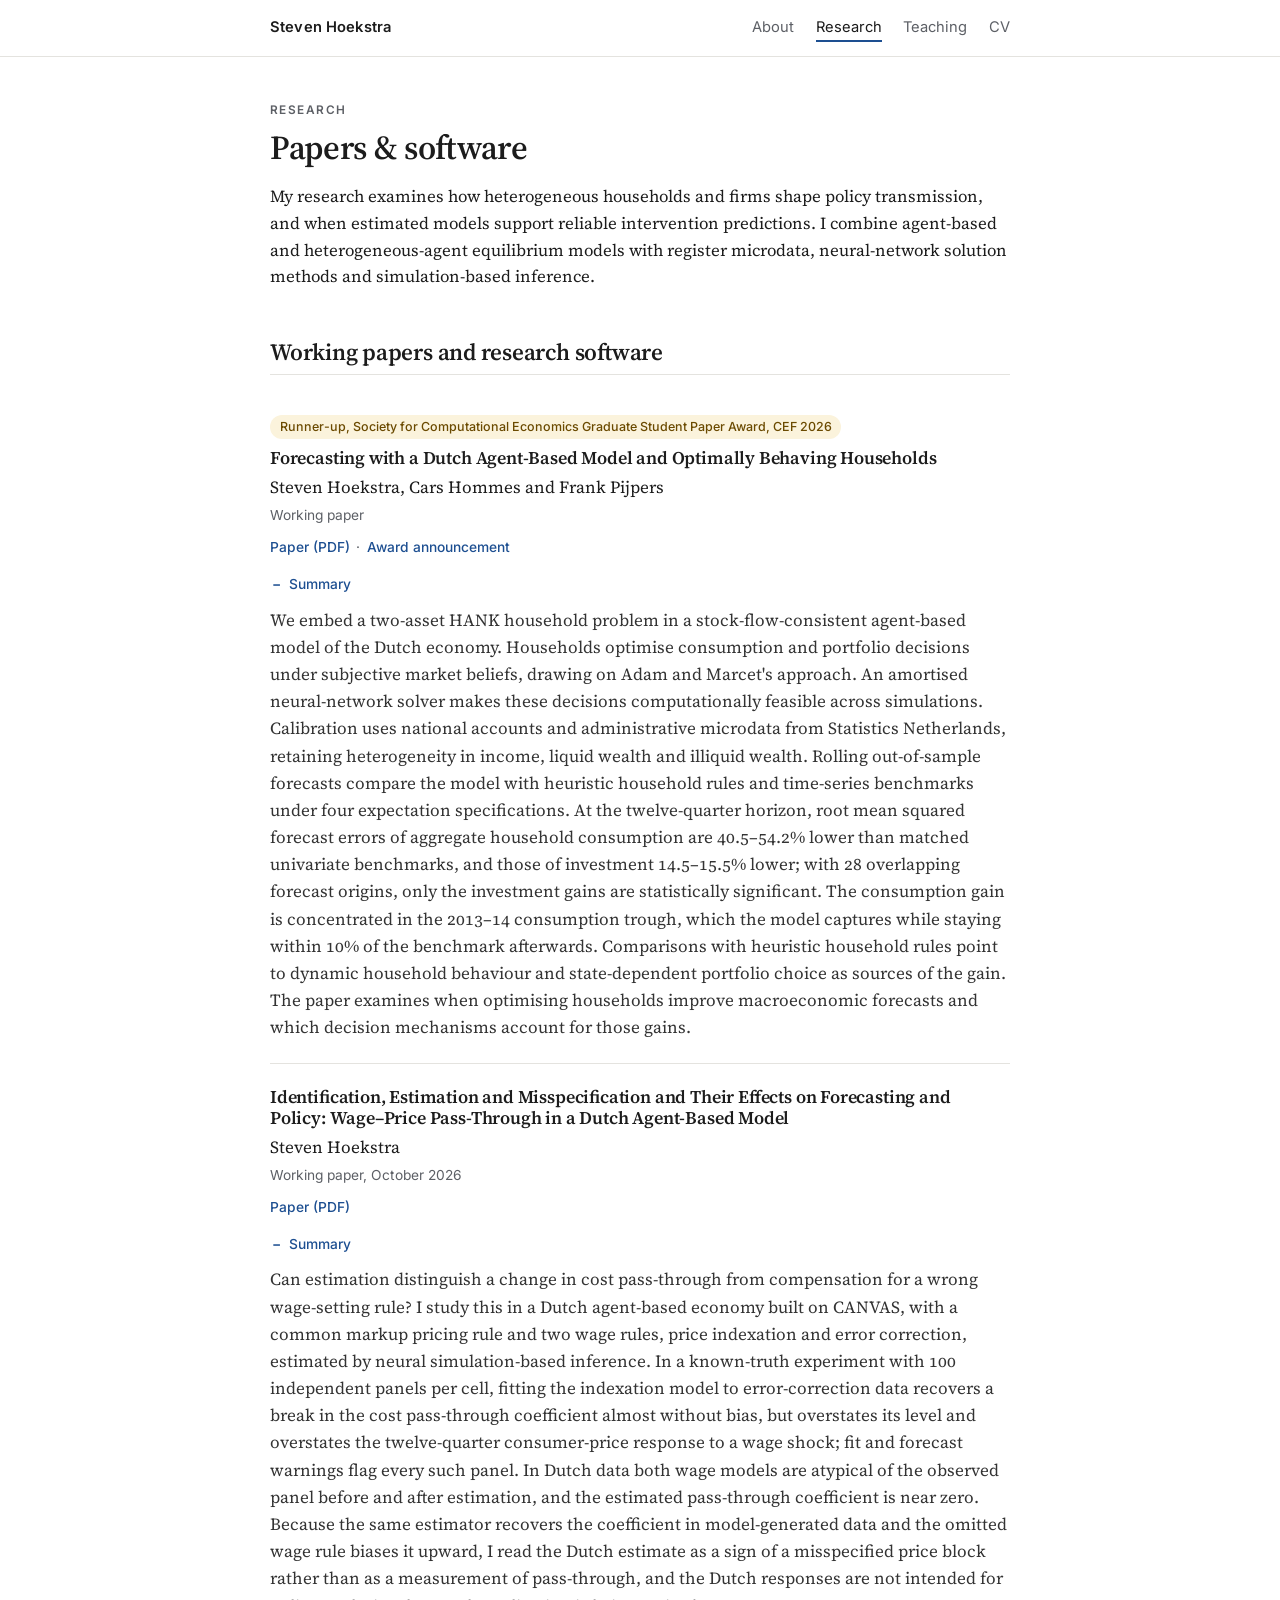
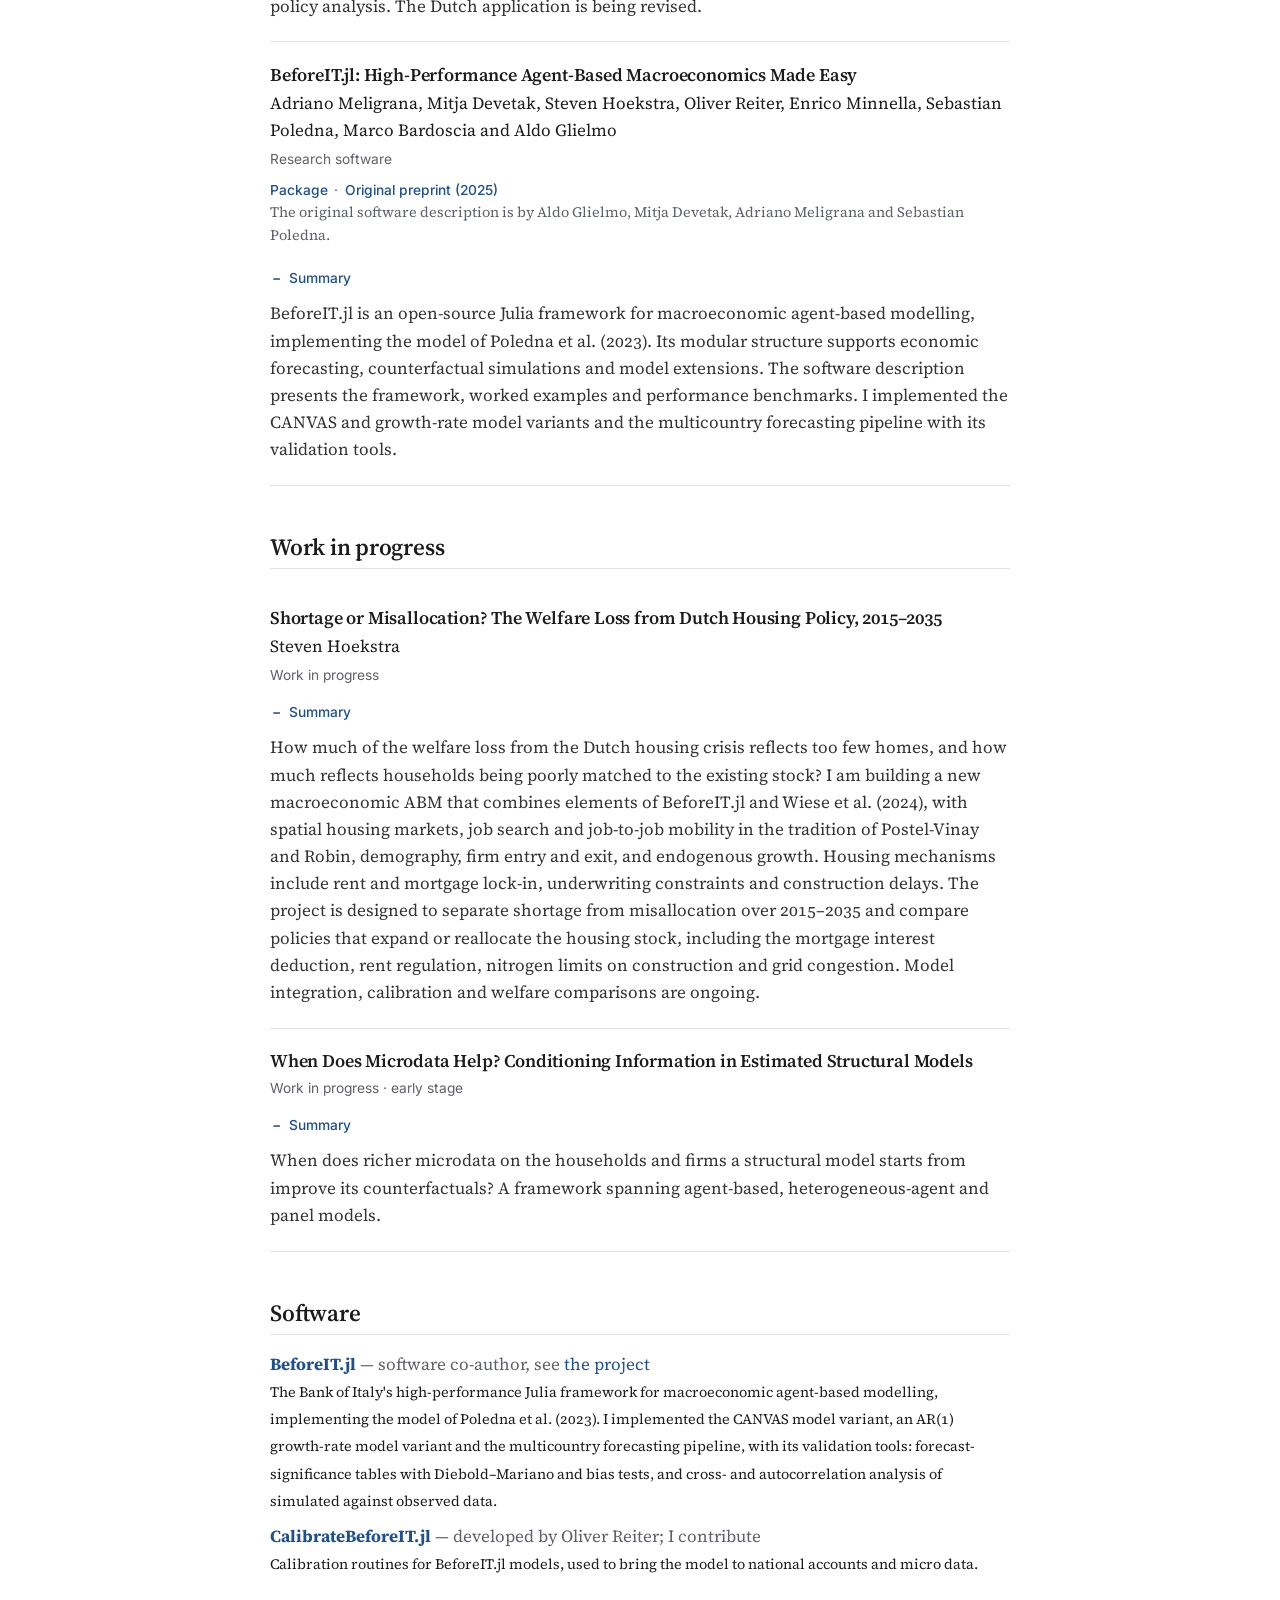
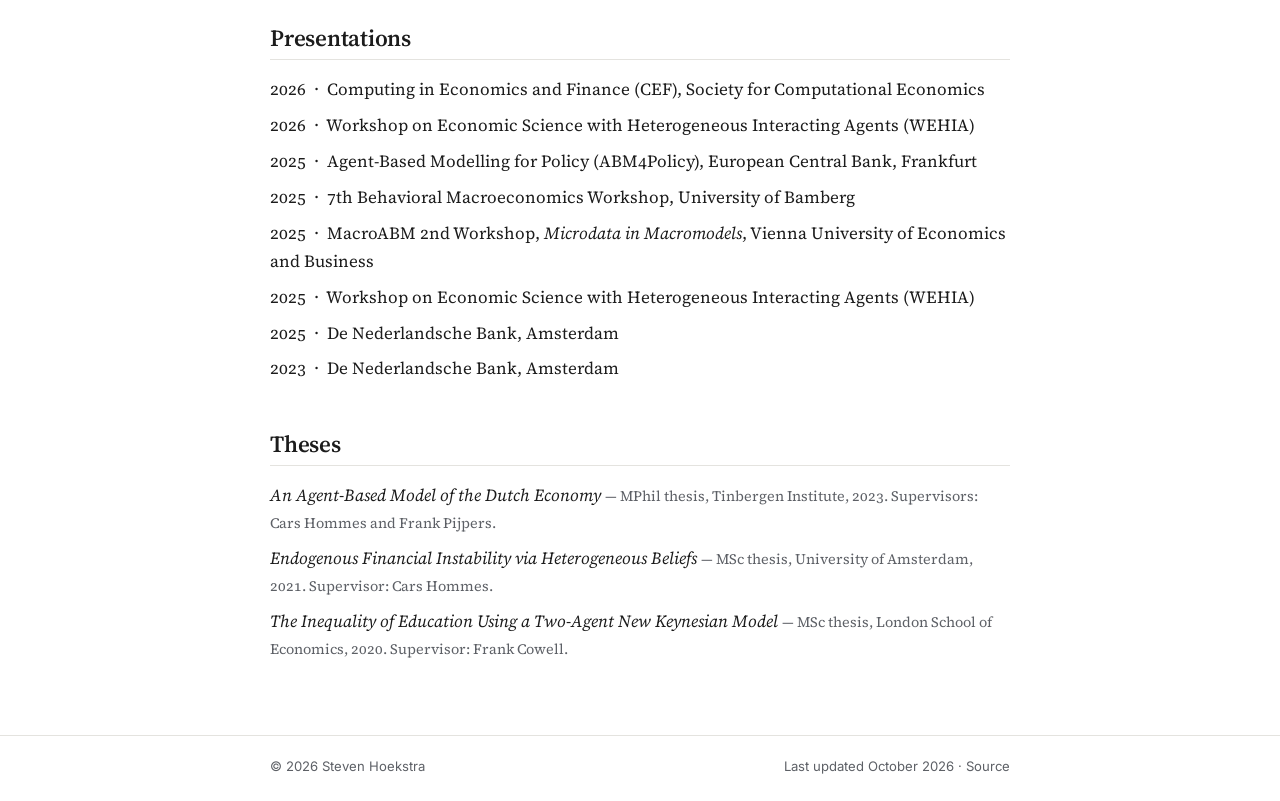
==== research.html @ d1af8972 "Remove research programme section" ====
<!DOCTYPE html>
<html lang="en">
<head>
  <meta charset="utf-8">
  <meta name="viewport" content="width=device-width, initial-scale=1">
  <title>Research — Steven Hoekstra</title>
  <meta name="description" content="Research by Steven Hoekstra: job market paper, work in progress, software and presentations on agent-based and heterogeneous-agent macroeconomic modelling.">
  <link rel="canonical" href="https://sghoekstra.github.io/research.html">
  <link rel="icon" href="assets/img/favicon.svg" type="image/svg+xml">
  <link rel="preconnect" href="https://fonts.googleapis.com">
  <link rel="preconnect" href="https://fonts.gstatic.com" crossorigin>
  <link href="https://fonts.googleapis.com/css2?family=Inter:wght@400;500;600&family=Source+Serif+4:ital,opsz,wght@0,8..60,400;0,8..60,600;1,8..60,400&display=swap" rel="stylesheet">
  <link rel="stylesheet" href="assets/css/style.css">
</head>
<body>

<header class="site-header">
  <div class="wrap">
    <a class="brand" href="index.html">Steven Hoekstra</a>
    <nav aria-label="Main">
      <ul class="nav">
        <li><a href="index.html">About</a></li>
        <li><a href="research.html" aria-current="page">Research</a></li>
        <li><a href="teaching.html">Teaching</a></li>
        <li><a href="cv/Steven_Hoekstra_CV.pdf">CV</a></li>
      </ul>
    </nav>
  </div>
</header>

<main>
  <div class="wrap">

    <p class="eyebrow">Research</p>
    <h1>Papers &amp; software</h1>
    <p class="lede">My research examines how heterogeneous households and firms shape policy transmission, and when estimated models support reliable intervention predictions. I combine agent-based and heterogeneous-agent equilibrium models with register microdata, neural-network solution methods and simulation-based inference.</p>

    <h2 id="working-papers">Working papers and research software</h2>
    <article class="paper" id="ocm">
      <span class="award">Runner-up, Society for Computational Economics Graduate Student Paper Award, CEF 2026</span>
      <h3>Forecasting with a Dutch Agent-Based Model and Optimally Behaving Households</h3>
      <p class="authors">Steven Hoekstra, Cars Hommes and Frank Pijpers</p>
      <p class="meta">Working paper</p>
      <ul class="links">
        <li><a href="papers/forecasting-dutch-abm.pdf">Paper (PDF)</a></li>
        <li><a href="https://comp-econ.com/cef-2026-student-paper/">Award announcement</a></li>
      </ul>
      <details class="abstract" open>
        <summary>Summary</summary>
        <p>We embed a two-asset HANK household problem in a stock-flow-consistent agent-based model of the Dutch economy. Households optimise consumption and portfolio decisions under subjective market beliefs, drawing on Adam and Marcet's approach. An amortised neural-network solver makes these decisions computationally feasible across simulations. Calibration uses national accounts and administrative microdata from Statistics Netherlands, retaining heterogeneity in income, liquid wealth and illiquid wealth. Rolling out-of-sample forecasts compare the model with heuristic household rules and time-series benchmarks under four expectation specifications. At the twelve-quarter horizon, root mean squared forecast errors of aggregate household consumption are 40.5–54.2% lower than matched univariate benchmarks, and those of investment 14.5–15.5% lower; with 28 overlapping forecast origins, only the investment gains are statistically significant. The consumption gain is concentrated in the 2013–14 consumption trough, which the model captures while staying within 10% of the benchmark afterwards. Comparisons with heuristic household rules point to dynamic household behaviour and state-dependent portfolio choice as sources of the gain. The paper examines when optimising households improve macroeconomic forecasts and which decision mechanisms account for those gains.</p>
      </details>
    </article>

    <article class="paper" id="wage-price">
      <h3>Identification, Estimation and Misspecification and Their Effects on Forecasting and Policy: Wage–Price Pass-Through in a Dutch Agent-Based Model</h3>
      <p class="authors">Steven Hoekstra</p>
      <p class="meta">Working paper, October 2026</p>
      <ul class="links">
        <li><a href="papers/wage-price-pass-through-dutch-abm.pdf">Paper (PDF)</a></li>
      </ul>
      <details class="abstract" open>
        <summary>Summary</summary>
        <p>Can estimation distinguish a change in cost pass-through from compensation for a wrong wage-setting rule? I study this in a Dutch agent-based economy built on CANVAS, with a common markup pricing rule and two wage rules, price indexation and error correction, estimated by neural simulation-based inference. In a known-truth experiment with 100 independent panels per cell, fitting the indexation model to error-correction data recovers a break in the cost pass-through coefficient almost without bias, but overstates its level and overstates the twelve-quarter consumer-price response to a wage shock; fit and forecast warnings flag every such panel. In Dutch data both wage models are atypical of the observed panel before and after estimation, and the estimated pass-through coefficient is near zero. Because the same estimator recovers the coefficient in model-generated data and the omitted wage rule biases it upward, I read the Dutch estimate as a sign of a misspecified price block rather than as a measurement of pass-through, and the Dutch responses are not intended for policy analysis. The Dutch application is being revised.</p>
      </details>
    </article>

    <article class="paper" id="beforeit">
      <h3>BeforeIT.jl: High-Performance Agent-Based Macroeconomics Made Easy</h3>
      <p class="authors">Adriano Meligrana, Mitja Devetak, Steven Hoekstra, Oliver Reiter, Enrico Minnella, Sebastian Poledna, Marco Bardoscia and Aldo Glielmo</p>
      <p class="meta">Research software</p>
      <ul class="links">
        <li><a href="https://github.com/bancaditalia/BeforeIT.jl">Package</a></li>
        <li><a href="https://arxiv.org/abs/2502.13267">Original preprint (2025)</a></li>
      </ul>
      <p class="small muted">The original software description is by Aldo Glielmo, Mitja Devetak, Adriano Meligrana and Sebastian Poledna.</p>
      <details class="abstract" open>
        <summary>Summary</summary>
        <p>BeforeIT.jl is an open-source Julia framework for macroeconomic agent-based modelling, implementing the model of Poledna et al. (2023). Its modular structure supports economic forecasting, counterfactual simulations and model extensions. The software description presents the framework, worked examples and performance benchmarks. I implemented the CANVAS and growth-rate model variants and the multicountry forecasting pipeline with its validation tools.</p>
      </details>
    </article>

    <h2 id="work-in-progress">Work in progress</h2>
    <article class="paper" id="housing">
      <h3>Shortage or Misallocation? The Welfare Loss from Dutch Housing Policy, 2015–2035</h3>
      <p class="authors">Steven Hoekstra</p>
      <p class="meta">Work in progress</p>
      <details class="abstract" open>
        <summary>Summary</summary>
        <p>How much of the welfare loss from the Dutch housing crisis reflects too few homes, and how much reflects households being poorly matched to the existing stock? I am building a new macroeconomic ABM that combines elements of BeforeIT.jl and Wiese et al. (2024), with spatial housing markets, job search and job-to-job mobility in the tradition of Postel-Vinay and Robin, demography, firm entry and exit, and endogenous growth. Housing mechanisms include rent and mortgage lock-in, underwriting constraints and construction delays. The project is designed to separate shortage from misallocation over 2015–2035 and compare policies that expand or reallocate the housing stock, including the mortgage interest deduction, rent regulation, nitrogen limits on construction and grid congestion. Model integration, calibration and welfare comparisons are ongoing.</p>
      </details>
    </article>
    <article class="paper" id="microdata">
      <h3>When Does Microdata Help? Conditioning Information in Estimated Structural Models</h3>
      <p class="meta">Work in progress · early stage</p>
      <details class="abstract" open>
        <summary>Summary</summary>
        <p>When does richer microdata on the households and firms a structural model starts from improve its counterfactuals? A framework spanning agent-based, heterogeneous-agent and panel models.</p>
      </details>
    </article>


    <h2>Software</h2>
    <ul class="clean">
      <li>
        <strong><a href="https://github.com/bancaditalia/BeforeIT.jl">BeforeIT.jl</a></strong> <span class="muted">— software co-author, see <a href="#beforeit">the project</a></span><br>
        <span class="small">The Bank of Italy's high-performance Julia framework for macroeconomic agent-based modelling, implementing the model of Poledna et al. (2023). I implemented the CANVAS model variant, an AR(1) growth-rate model variant and the multicountry forecasting pipeline, with its validation tools: forecast-significance tables with Diebold–Mariano and bias tests, and cross- and autocorrelation analysis of simulated against observed data.</span>
      </li>
      <li>
        <strong><a href="https://github.com/ViennaInstitute/CalibrateBeforeIT.jl">CalibrateBeforeIT.jl</a></strong> <span class="muted">— developed by Oliver Reiter; I contribute</span><br>
        <span class="small">Calibration routines for BeforeIT.jl models, used to bring the model to national accounts and micro data.</span>
      </li>
    </ul>

    <h2>Presentations</h2>
    <ul class="clean">
      <li>2026 &nbsp;·&nbsp; Computing in Economics and Finance (CEF), Society for Computational Economics</li>
      <li>2026 &nbsp;·&nbsp; Workshop on Economic Science with Heterogeneous Interacting Agents (WEHIA)</li>
      <li>2025 &nbsp;·&nbsp; Agent-Based Modelling for Policy (ABM4Policy), European Central Bank, Frankfurt</li>
      <li>2025 &nbsp;·&nbsp; 7th Behavioral Macroeconomics Workshop, University of Bamberg</li>
      <li>2025 &nbsp;·&nbsp; MacroABM 2nd Workshop, <em>Microdata in Macromodels</em>, Vienna University of Economics and Business</li>
      <li>2025 &nbsp;·&nbsp; Workshop on Economic Science with Heterogeneous Interacting Agents (WEHIA)</li>
      <li>2025 &nbsp;·&nbsp; De Nederlandsche Bank, Amsterdam</li>
      <li>2023 &nbsp;·&nbsp; De Nederlandsche Bank, Amsterdam</li>
    </ul>

    <h2>Theses</h2>
    <ul class="clean">
      <li><em>An Agent-Based Model of the Dutch Economy</em> <span class="small muted">— MPhil thesis, Tinbergen Institute, 2023. Supervisors: Cars Hommes and Frank Pijpers.</span></li>
      <li><em>Endogenous Financial Instability via Heterogeneous Beliefs</em> <span class="small muted">— MSc thesis, University of Amsterdam, 2021. Supervisor: Cars Hommes.</span></li>
      <li><em>The Inequality of Education Using a Two-Agent New Keynesian Model</em> <span class="small muted">— MSc thesis, London School of Economics, 2020. Supervisor: Frank Cowell.</span></li>
    </ul>

  </div>
</main>

<footer class="site-footer">
  <div class="wrap">
    <span>© 2026 Steven Hoekstra</span>
    <span>Last updated October 2026 · <a href="https://github.com/SGHoekstra/SGHoekstra.github.io">Source</a></span>
  </div>
</footer>

</body>
</html>
---- assets/css/style.css ----
/* ------------------------------------------------------------------
   Steven Hoekstra — academic site
   Plain CSS, no build step. Edit freely.
   ------------------------------------------------------------------ */

:root {
  --bg: #ffffff;
  --bg-soft: #f7f6f3;
  --text: #1c1c1c;
  --muted: #5d6066;
  --line: #e4e3df;
  --accent: #1d4f91;
  --accent-soft: #eef3fa;
  --serif: "Source Serif 4", "Iowan Old Style", Georgia, "Times New Roman", serif;
  --sans: "Inter", system-ui, -apple-system, "Segoe UI", Helvetica, Arial, sans-serif;
  --maxw: 780px;
}

* { box-sizing: border-box; }

html { -webkit-text-size-adjust: 100%; }

body {
  margin: 0;
  background: var(--bg);
  color: var(--text);
  font-family: var(--serif);
  font-size: 17px;
  line-height: 1.6;
  font-feature-settings: "kern", "liga", "onum";
}

a { color: var(--accent); text-decoration: none; }
a:hover, a:focus-visible { text-decoration: underline; text-underline-offset: 3px; }
a:focus-visible { outline: 2px solid var(--accent); outline-offset: 2px; border-radius: 2px; }

.wrap { max-width: var(--maxw); margin: 0 auto; padding: 0 1.25rem; }

/* Header / nav ------------------------------------------------------ */
.site-header {
  border-bottom: 1px solid var(--line);
  font-family: var(--sans);
  font-size: 0.92rem;
}
.site-header .wrap {
  display: flex; flex-wrap: wrap; align-items: center; justify-content: space-between;
  gap: 0.5rem 1.5rem; padding-top: 1rem; padding-bottom: 1rem;
}
.brand { font-weight: 600; color: var(--text); letter-spacing: 0.01em; }
.brand:hover { text-decoration: none; color: var(--accent); }
.nav { display: flex; flex-wrap: wrap; gap: 0 1.35rem; margin: 0; padding: 0; list-style: none; }
.nav a { color: var(--muted); padding: 0.25rem 0; border-bottom: 2px solid transparent; }
.nav a:hover { color: var(--text); text-decoration: none; }
.nav a[aria-current="page"] { color: var(--text); border-bottom-color: var(--accent); }

/* Typography -------------------------------------------------------- */
h1, h2, h3 { font-family: var(--serif); font-weight: 600; line-height: 1.2; margin: 0; letter-spacing: -0.01em; }
h1 { font-size: 2.1rem; }
h2 { font-size: 1.45rem; margin-top: 3rem; margin-bottom: 1rem; padding-bottom: 0.4rem; border-bottom: 1px solid var(--line); }
h3 { font-size: 1.12rem; }
p { margin: 0 0 1rem; }
.lede { font-size: 1.05rem; }
h1 + .lede { margin-top: 1rem; }
.muted { color: var(--muted); }
.small { font-size: 0.9rem; }
.sans { font-family: var(--sans); }
.eyebrow {
  font-family: var(--sans); font-size: 0.74rem; font-weight: 600; letter-spacing: 0.12em;
  text-transform: uppercase; color: var(--muted); margin: 0 0 0.5rem;
}

main { padding: 2.75rem 0 4rem; }

/* Hero -------------------------------------------------------------- */
.hero { display: grid; grid-template-columns: 168px 1fr; gap: 2rem; align-items: start; }
.hero .portrait {
  width: 168px; height: 210px; object-fit: cover; border-radius: 6px;
  border: 1px solid var(--line); background: var(--bg-soft); display: block;
}
.hero .title { font-family: var(--sans); color: var(--muted); font-size: 0.98rem; margin: 0.5rem 0 1.25rem; line-height: 1.5; }
.hero .contact { font-family: var(--sans); font-size: 0.9rem; margin: 0; padding: 0; list-style: none; display: flex; flex-wrap: wrap; gap: 0.35rem 1.25rem; }

/* Notice / callout -------------------------------------------------- */
.notice {
  margin: 2rem 0 0; padding: 1rem 1.2rem; background: var(--accent-soft);
  border-left: 3px solid var(--accent); border-radius: 0 6px 6px 0;
}
.notice p { margin: 0; }
.notice p + p { margin-top: 0.5rem; }

/* Papers ------------------------------------------------------------ */
.paper { padding: 1.35rem 0; border-bottom: 1px solid var(--line); }
.paper:last-child { border-bottom: 0; }
.paper h3 { margin-bottom: 0.3rem; }
.paper .authors { margin: 0 0 0.2rem; }
.paper .meta { font-family: var(--sans); font-size: 0.86rem; color: var(--muted); margin: 0 0 0.6rem; }
.paper .meta em { font-style: normal; color: var(--text); }
.links { font-family: var(--sans); font-size: 0.86rem; margin: 0; padding: 0; list-style: none; display: flex; flex-wrap: wrap; gap: 0.3rem 0.4rem; }
.links li + li::before { content: "·"; color: var(--muted); margin-right: 0.4rem; }
.links a { font-weight: 500; }

details.abstract { margin-top: 0.75rem; }
details.abstract summary {
  cursor: pointer; font-family: var(--sans); font-size: 0.86rem; font-weight: 500; color: var(--accent);
  list-style: none; display: inline-flex; align-items: center; gap: 0.35rem;
}
details.abstract summary::-webkit-details-marker { display: none; }
details.abstract summary::before { content: "+"; display: inline-block; width: 1em; text-align: center; font-weight: 600; }
details.abstract[open] summary::before { content: "−"; }
details.abstract p { margin: 0.6rem 0 0; color: #333; }

.award {
  display: inline-block; font-family: var(--sans); font-size: 0.78rem; font-weight: 500;
  color: #6b4a00; background: #fbf3dc; border-radius: 999px; padding: 0.15rem 0.6rem; margin-bottom: 0.5rem;
}

/* Course page -------------------------------------------------------- */
h3 { margin-bottom: 0.45rem; }
h3.sub { margin-top: 1.75rem; }
.course-meta {
  font-family: var(--sans); font-size: 0.86rem; color: var(--muted); margin: 0 0 1rem;
}
pre.shell {
  overflow-x: auto; background: var(--bg-soft); border: 1px solid var(--line);
  border-radius: 6px; padding: 0.85rem 1rem; font-size: 0.82rem; margin: 0 0 1rem;
}
pre.shell code { font-family: ui-monospace, SFMono-Regular, Menlo, Consolas, monospace; }
ul.notebooks li { margin-bottom: 0.8rem; }

/* Lists ------------------------------------------------------------- */
ul.clean { list-style: none; padding: 0; margin: 0; }
ul.clean li { margin-bottom: 0.55rem; }
.fields { display: flex; flex-wrap: wrap; gap: 0.45rem; list-style: none; padding: 0; margin: 0; }
.fields li { font-family: var(--sans); font-size: 0.82rem; color: var(--text); background: var(--bg-soft); border: 1px solid var(--line); border-radius: 999px; padding: 0.2rem 0.7rem; }

.refs { display: grid; grid-template-columns: repeat(auto-fill, minmax(210px, 1fr)); gap: 1rem 1.5rem; list-style: none; padding: 0; margin: 0; }
.refs li { font-size: 0.95rem; line-height: 1.45; }
.refs strong { display: block; }
.refs .sans { color: var(--muted); font-size: 0.84rem; }

dl.rows { margin: 0; }
dl.rows div { display: grid; grid-template-columns: 9.5rem 1fr; gap: 0 1rem; padding: 0.6rem 0; border-bottom: 1px solid var(--line); }
dl.rows div:last-child { border-bottom: 0; }
dl.rows dt { font-family: var(--sans); font-size: 0.84rem; color: var(--muted); margin: 0; padding-top: 0.15rem; }
dl.rows dd { margin: 0; }

/* Footer ------------------------------------------------------------ */
.site-footer { border-top: 1px solid var(--line); font-family: var(--sans); font-size: 0.82rem; color: var(--muted); }
.site-footer .wrap { display: flex; flex-wrap: wrap; justify-content: space-between; gap: 0.5rem 1.5rem; padding-top: 1.25rem; padding-bottom: 1.5rem; }
.site-footer a { color: var(--muted); }

/* Responsive -------------------------------------------------------- */
@media (max-width: 620px) {
  body { font-size: 16px; }
  h1 { font-size: 1.75rem; }
  .hero { grid-template-columns: 1fr; gap: 1.25rem; }
  .hero .portrait { width: 132px; height: 165px; }
  dl.rows div { grid-template-columns: 1fr; gap: 0.15rem; }
}

/* Print ------------------------------------------------------------- */
@media print {
  .site-header, .site-footer { display: none; }
  body { font-size: 11pt; }
  a { color: inherit; }
  details.abstract { display: block; }
  details.abstract summary { display: none; }
  details.abstract p { display: block; }
}
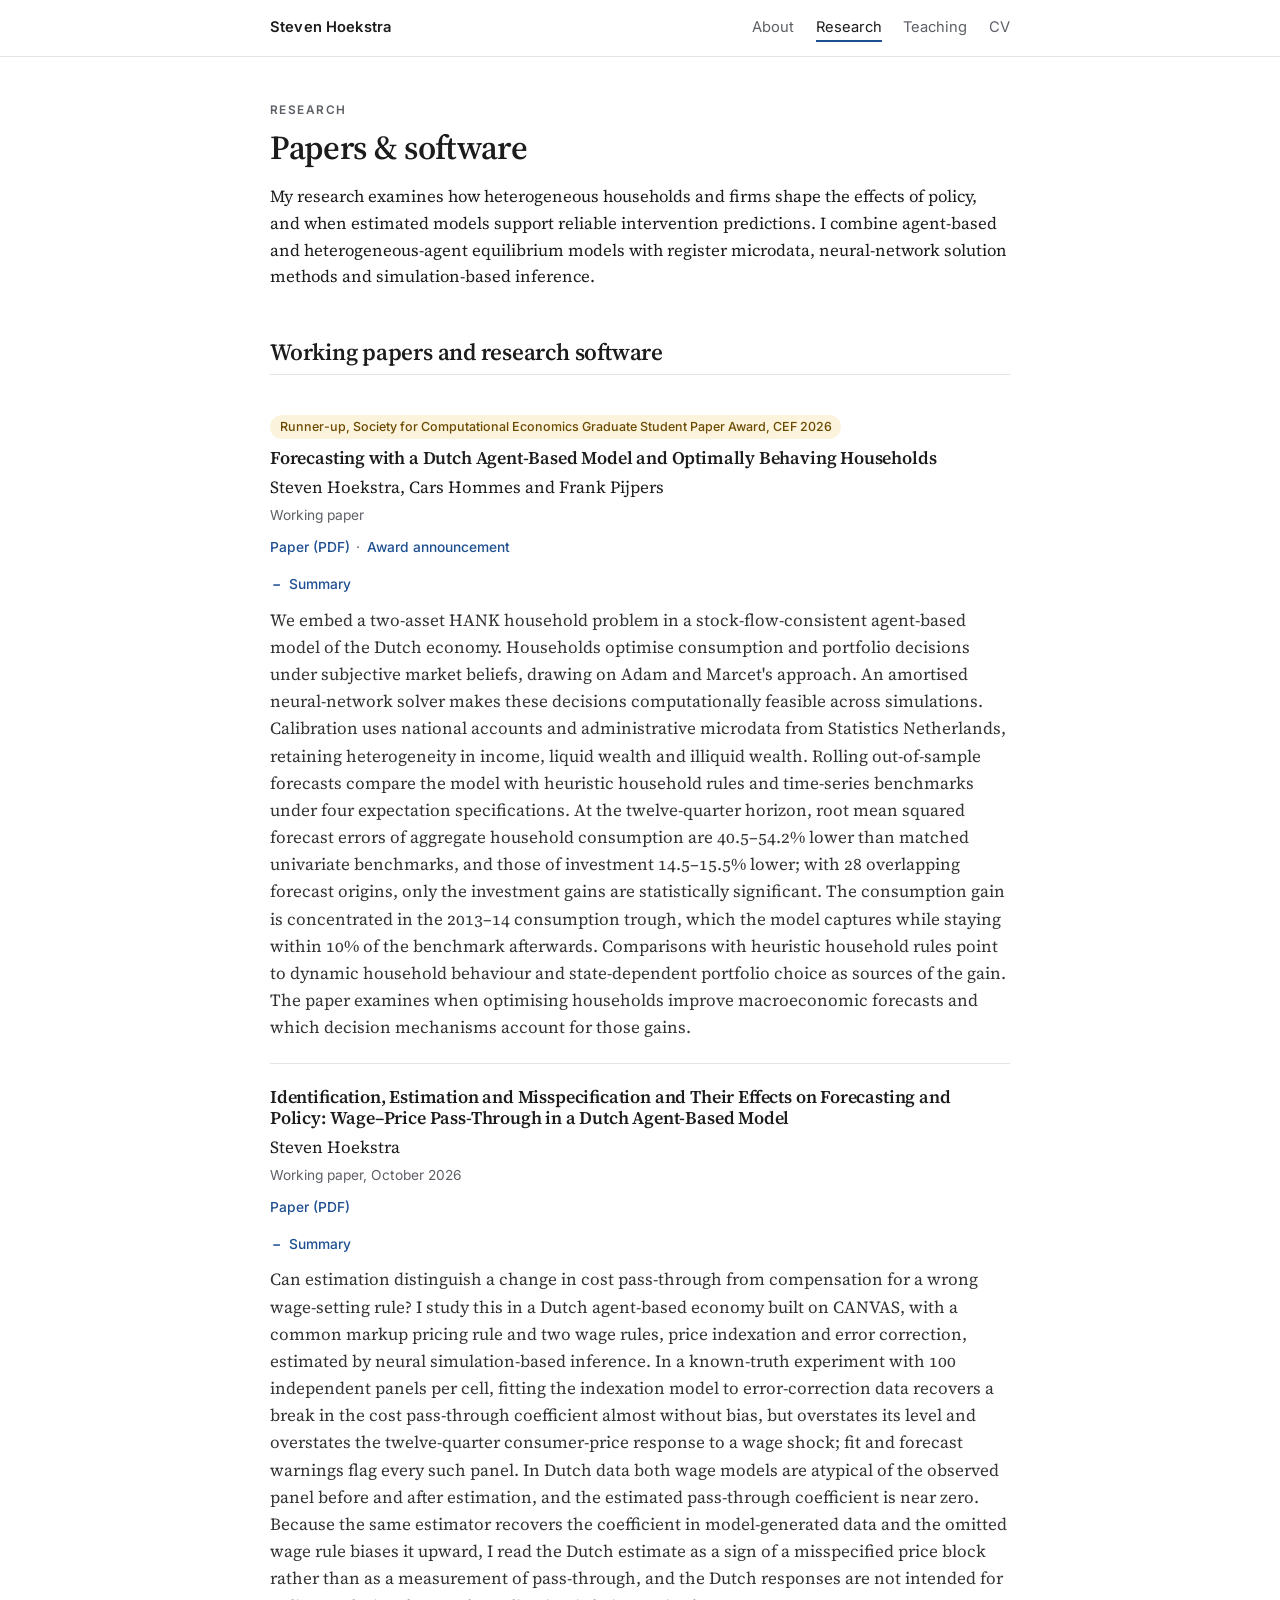
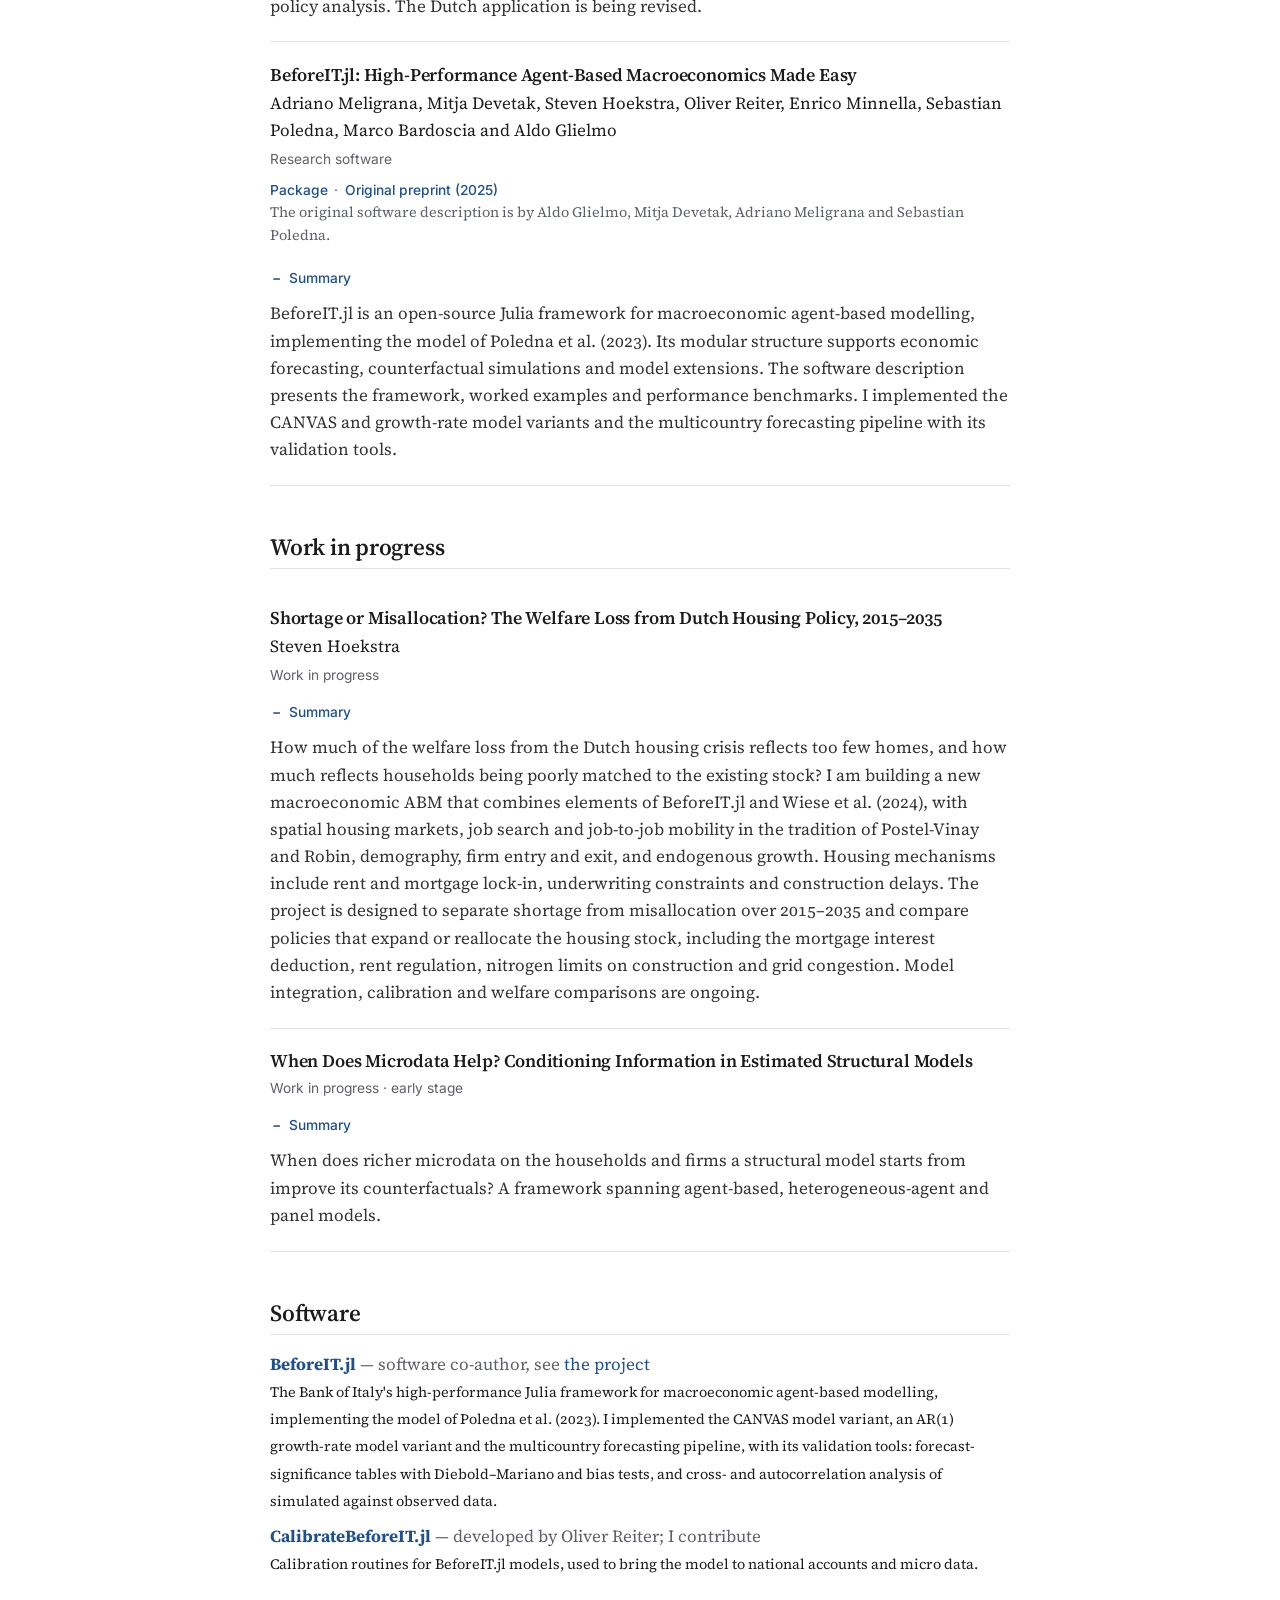
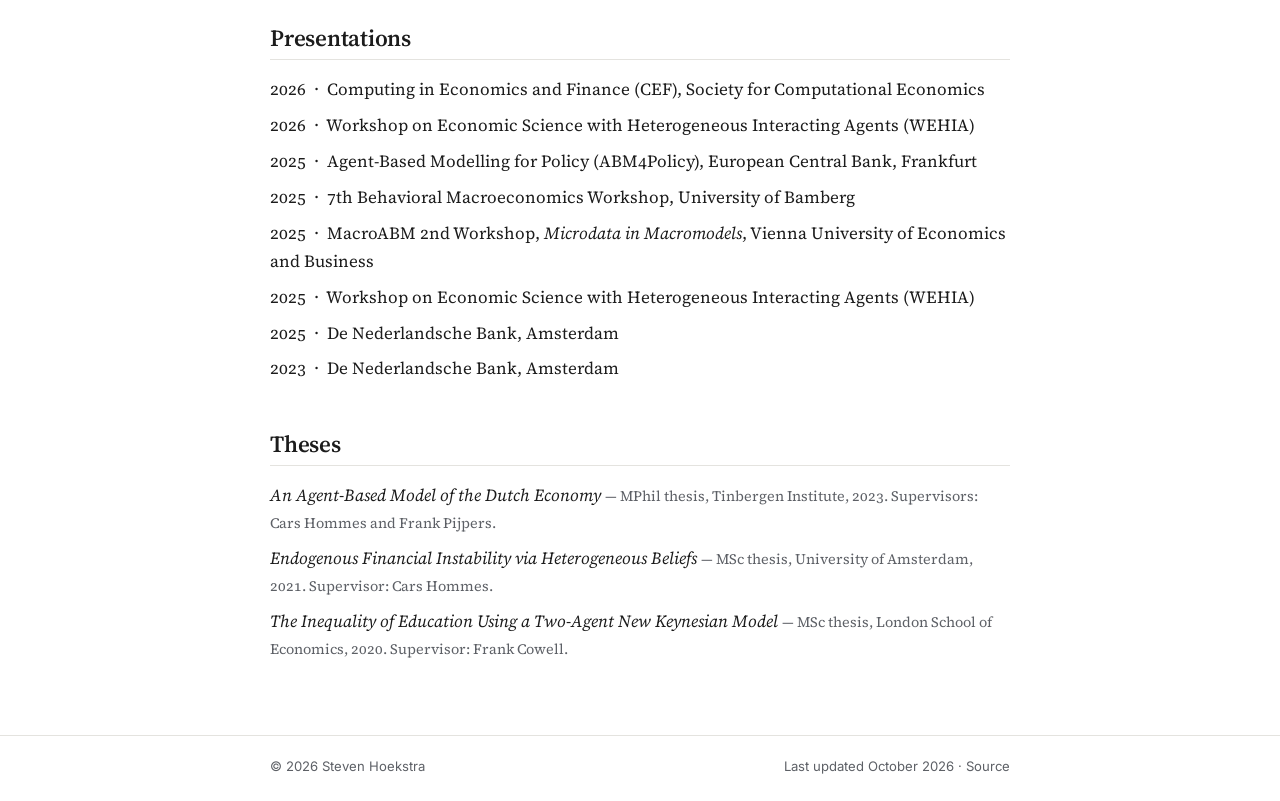
==== commit 748ff987: "Website framing matches CV: balance sheets, not policy transmission; interests; paper-1 significance" ====
--- a/research.html
+++ b/research.html
@@ -33,7 +33,7 @@
 
     <p class="eyebrow">Research</p>
     <h1>Papers &amp; software</h1>
-    <p class="lede">My research examines how heterogeneous households and firms shape policy transmission, and when estimated models support reliable intervention predictions. I combine agent-based and heterogeneous-agent equilibrium models with register microdata, neural-network solution methods and simulation-based inference.</p>
+    <p class="lede">My research examines how heterogeneous households and firms shape the effects of policy, and when estimated models support reliable intervention predictions. I combine agent-based and heterogeneous-agent equilibrium models with register microdata, neural-network solution methods and simulation-based inference.</p>
 
     <h2 id="working-papers">Working papers and research software</h2>
     <article class="paper" id="ocm">
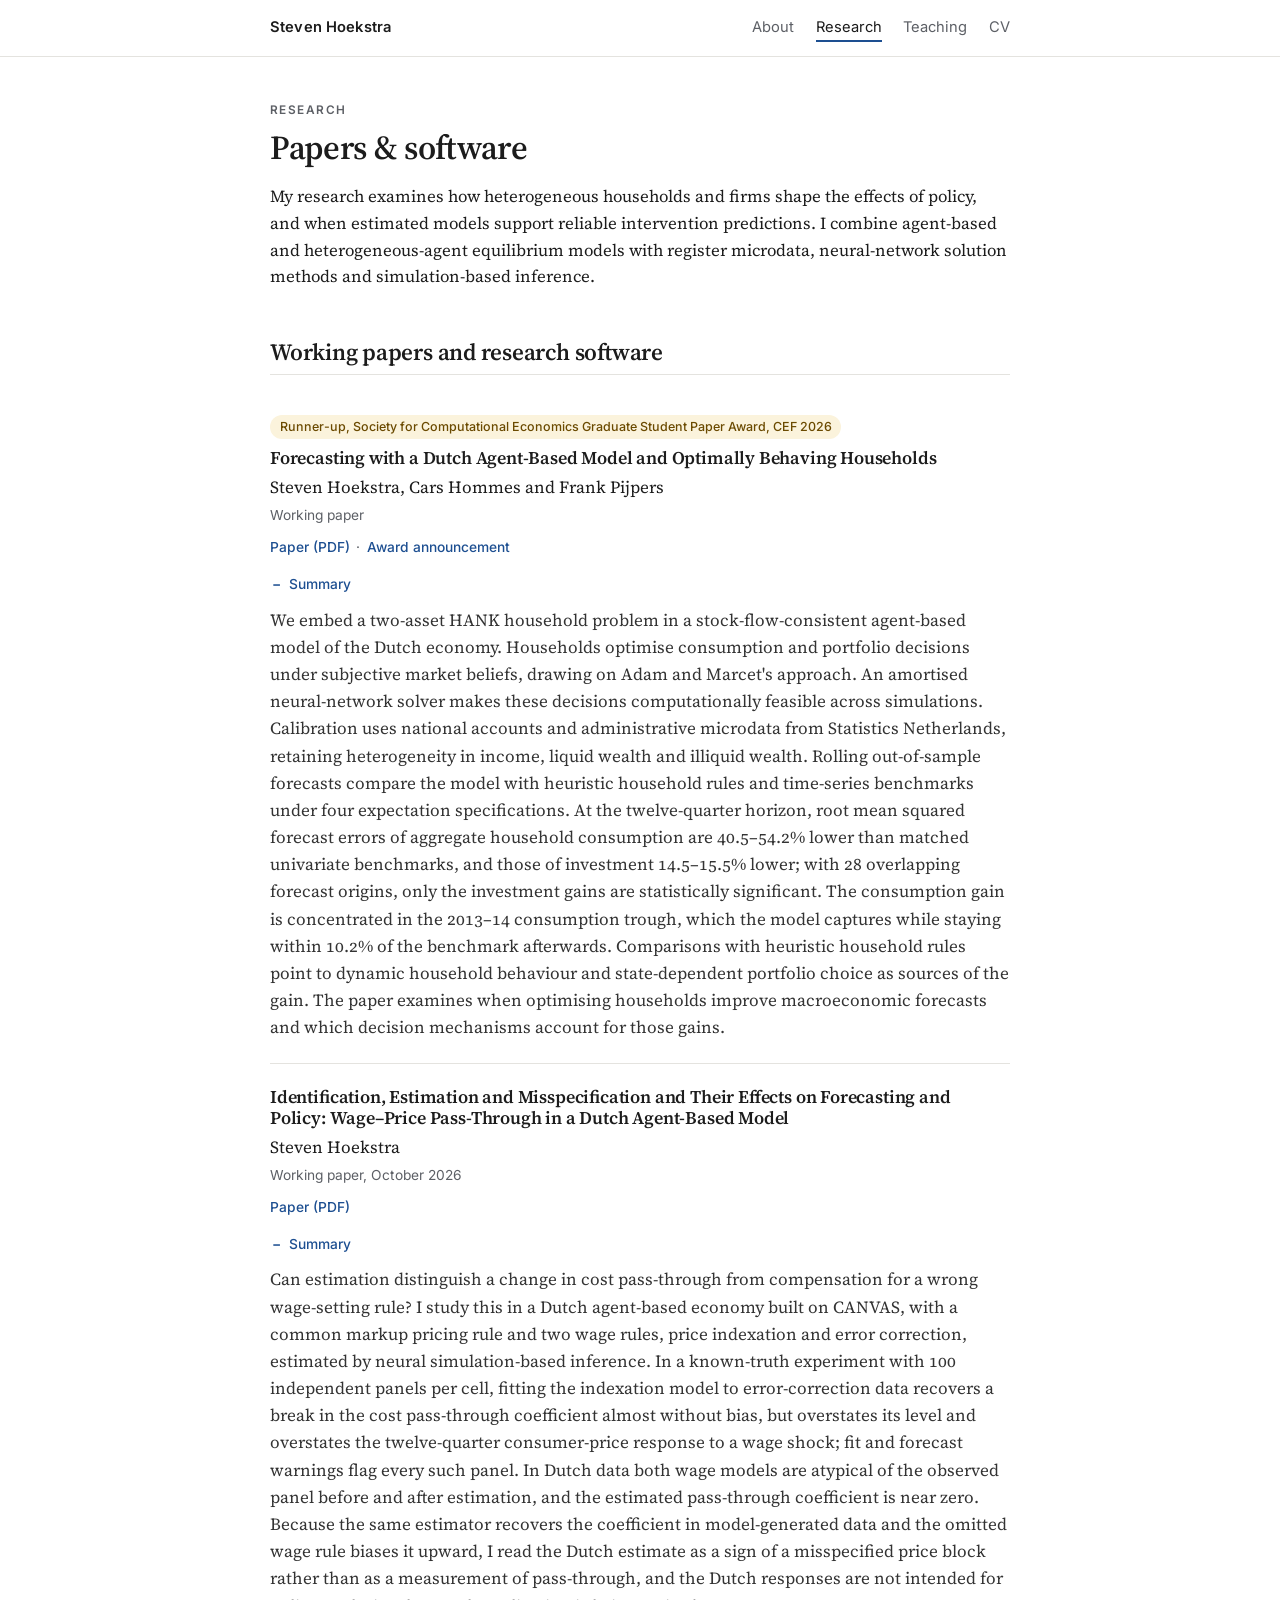
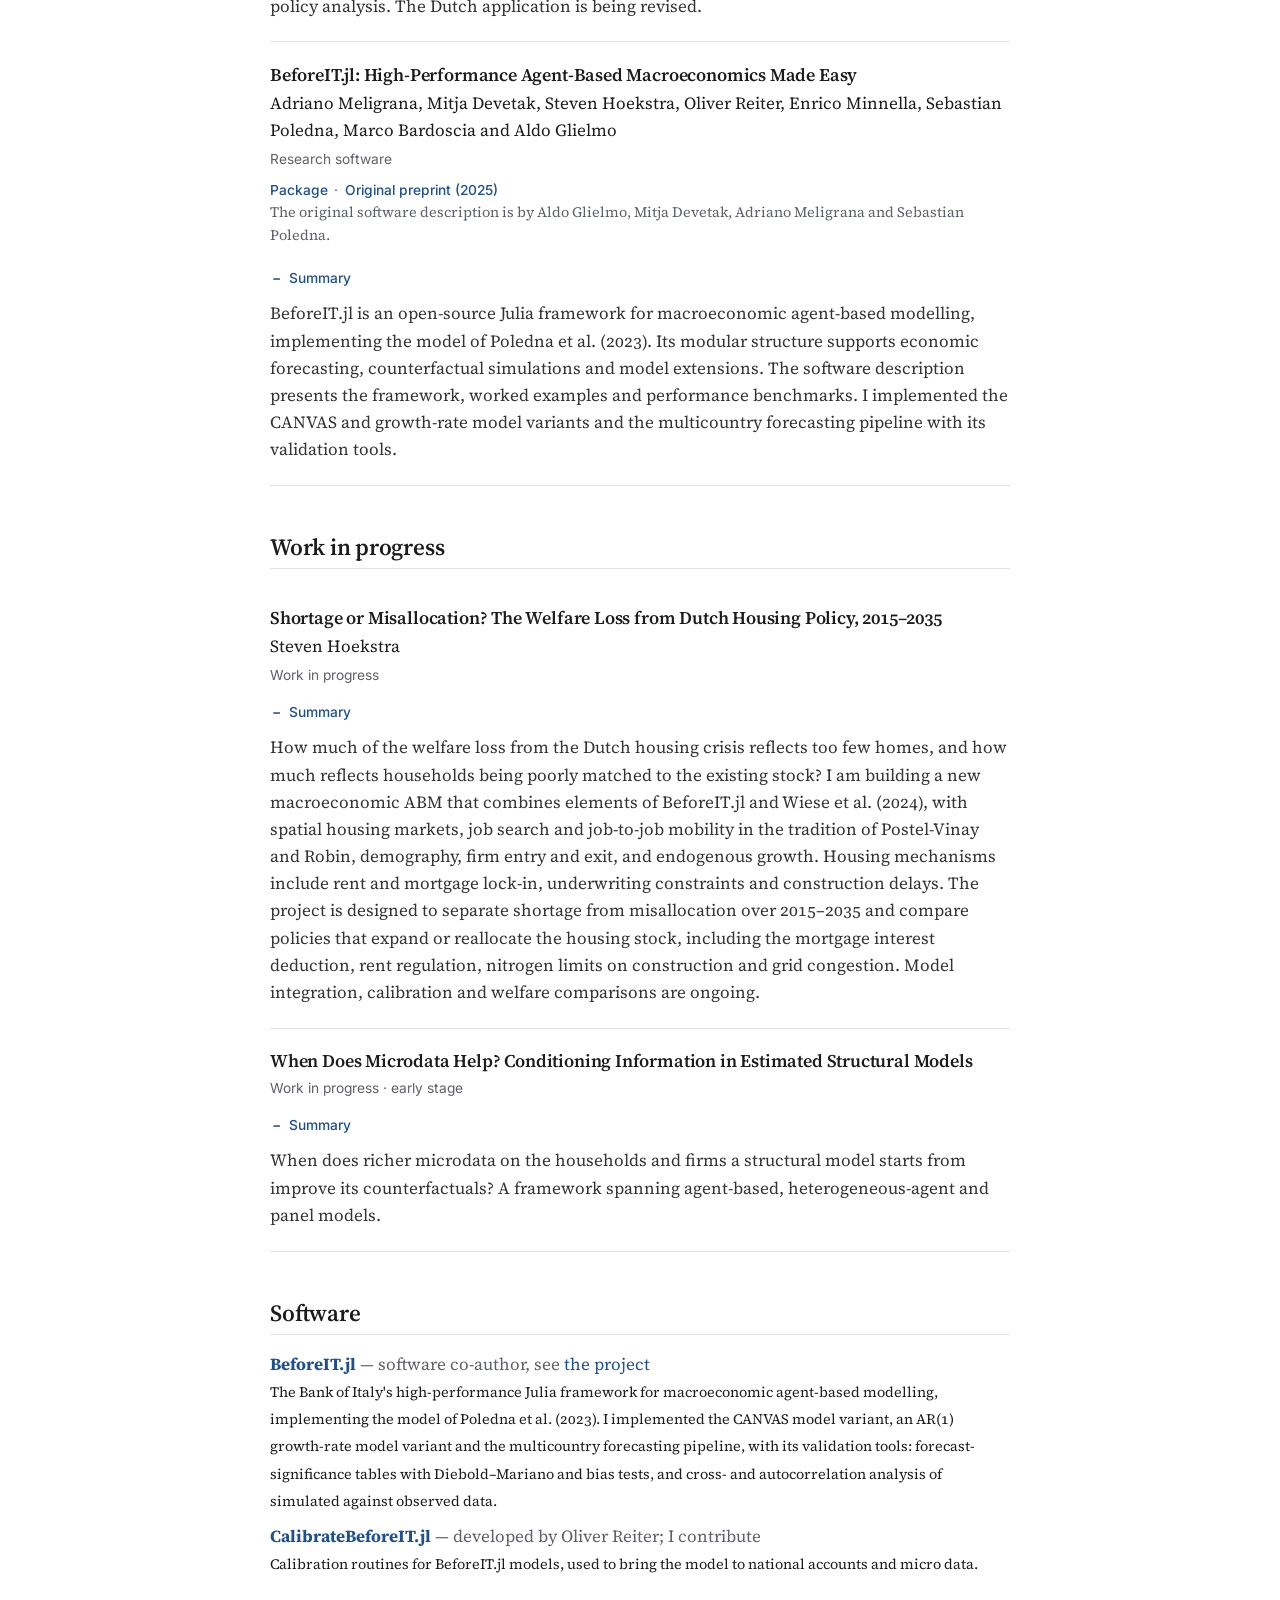
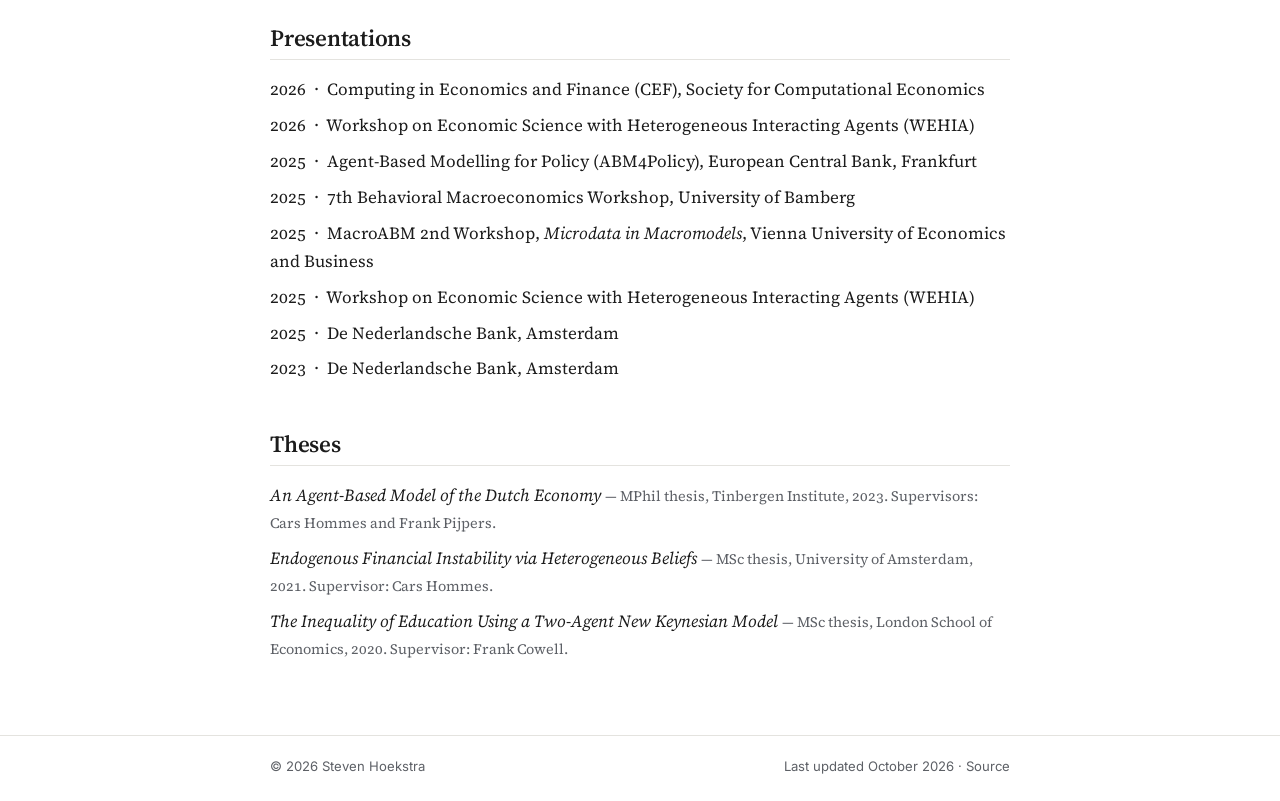
==== commit c483463f: "Paper 1 summary: 10.2% as in the paper" ====
--- a/research.html
+++ b/research.html
@@ -47,7 +47,7 @@
       </ul>
       <details class="abstract" open>
         <summary>Summary</summary>
-        <p>We embed a two-asset HANK household problem in a stock-flow-consistent agent-based model of the Dutch economy. Households optimise consumption and portfolio decisions under subjective market beliefs, drawing on Adam and Marcet's approach. An amortised neural-network solver makes these decisions computationally feasible across simulations. Calibration uses national accounts and administrative microdata from Statistics Netherlands, retaining heterogeneity in income, liquid wealth and illiquid wealth. Rolling out-of-sample forecasts compare the model with heuristic household rules and time-series benchmarks under four expectation specifications. At the twelve-quarter horizon, root mean squared forecast errors of aggregate household consumption are 40.5–54.2% lower than matched univariate benchmarks, and those of investment 14.5–15.5% lower; with 28 overlapping forecast origins, only the investment gains are statistically significant. The consumption gain is concentrated in the 2013–14 consumption trough, which the model captures while staying within 10% of the benchmark afterwards. Comparisons with heuristic household rules point to dynamic household behaviour and state-dependent portfolio choice as sources of the gain. The paper examines when optimising households improve macroeconomic forecasts and which decision mechanisms account for those gains.</p>
+        <p>We embed a two-asset HANK household problem in a stock-flow-consistent agent-based model of the Dutch economy. Households optimise consumption and portfolio decisions under subjective market beliefs, drawing on Adam and Marcet's approach. An amortised neural-network solver makes these decisions computationally feasible across simulations. Calibration uses national accounts and administrative microdata from Statistics Netherlands, retaining heterogeneity in income, liquid wealth and illiquid wealth. Rolling out-of-sample forecasts compare the model with heuristic household rules and time-series benchmarks under four expectation specifications. At the twelve-quarter horizon, root mean squared forecast errors of aggregate household consumption are 40.5–54.2% lower than matched univariate benchmarks, and those of investment 14.5–15.5% lower; with 28 overlapping forecast origins, only the investment gains are statistically significant. The consumption gain is concentrated in the 2013–14 consumption trough, which the model captures while staying within 10.2% of the benchmark afterwards. Comparisons with heuristic household rules point to dynamic household behaviour and state-dependent portfolio choice as sources of the gain. The paper examines when optimising households improve macroeconomic forecasts and which decision mechanisms account for those gains.</p>
       </details>
     </article>
 
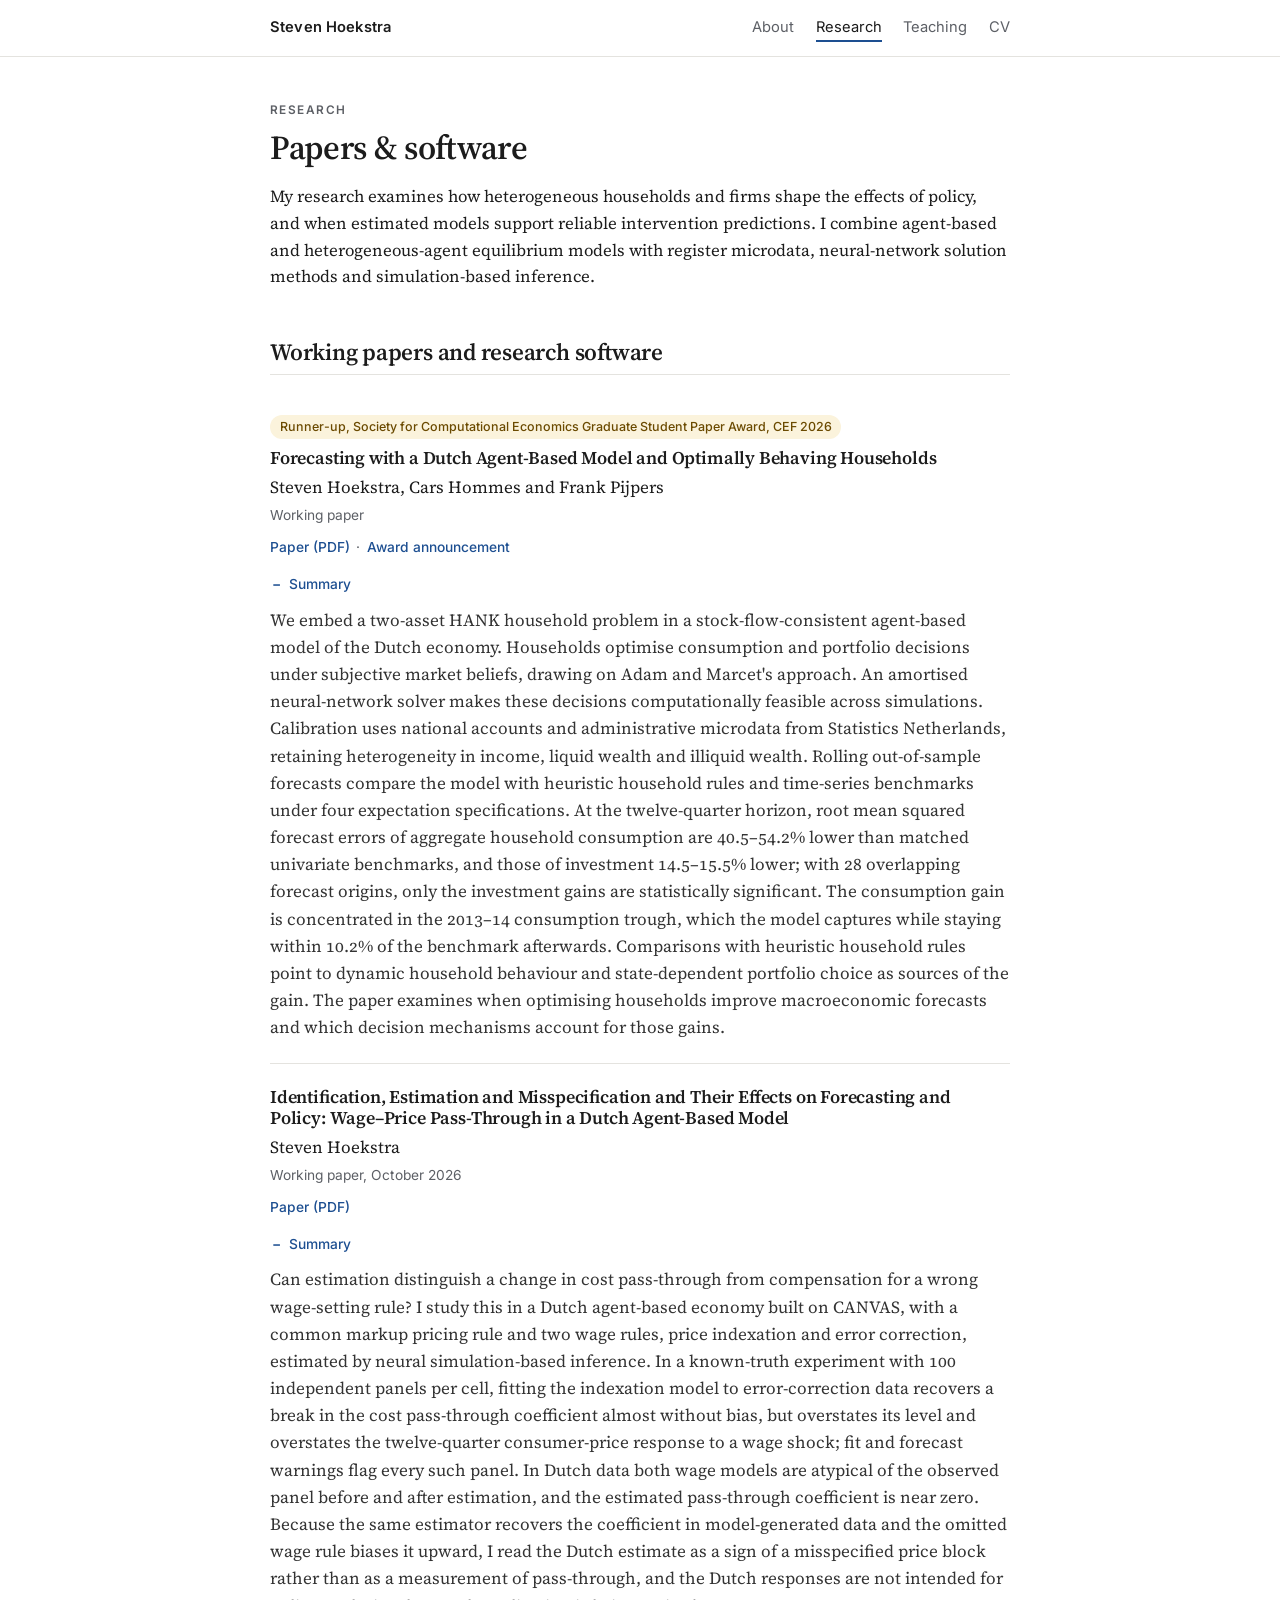
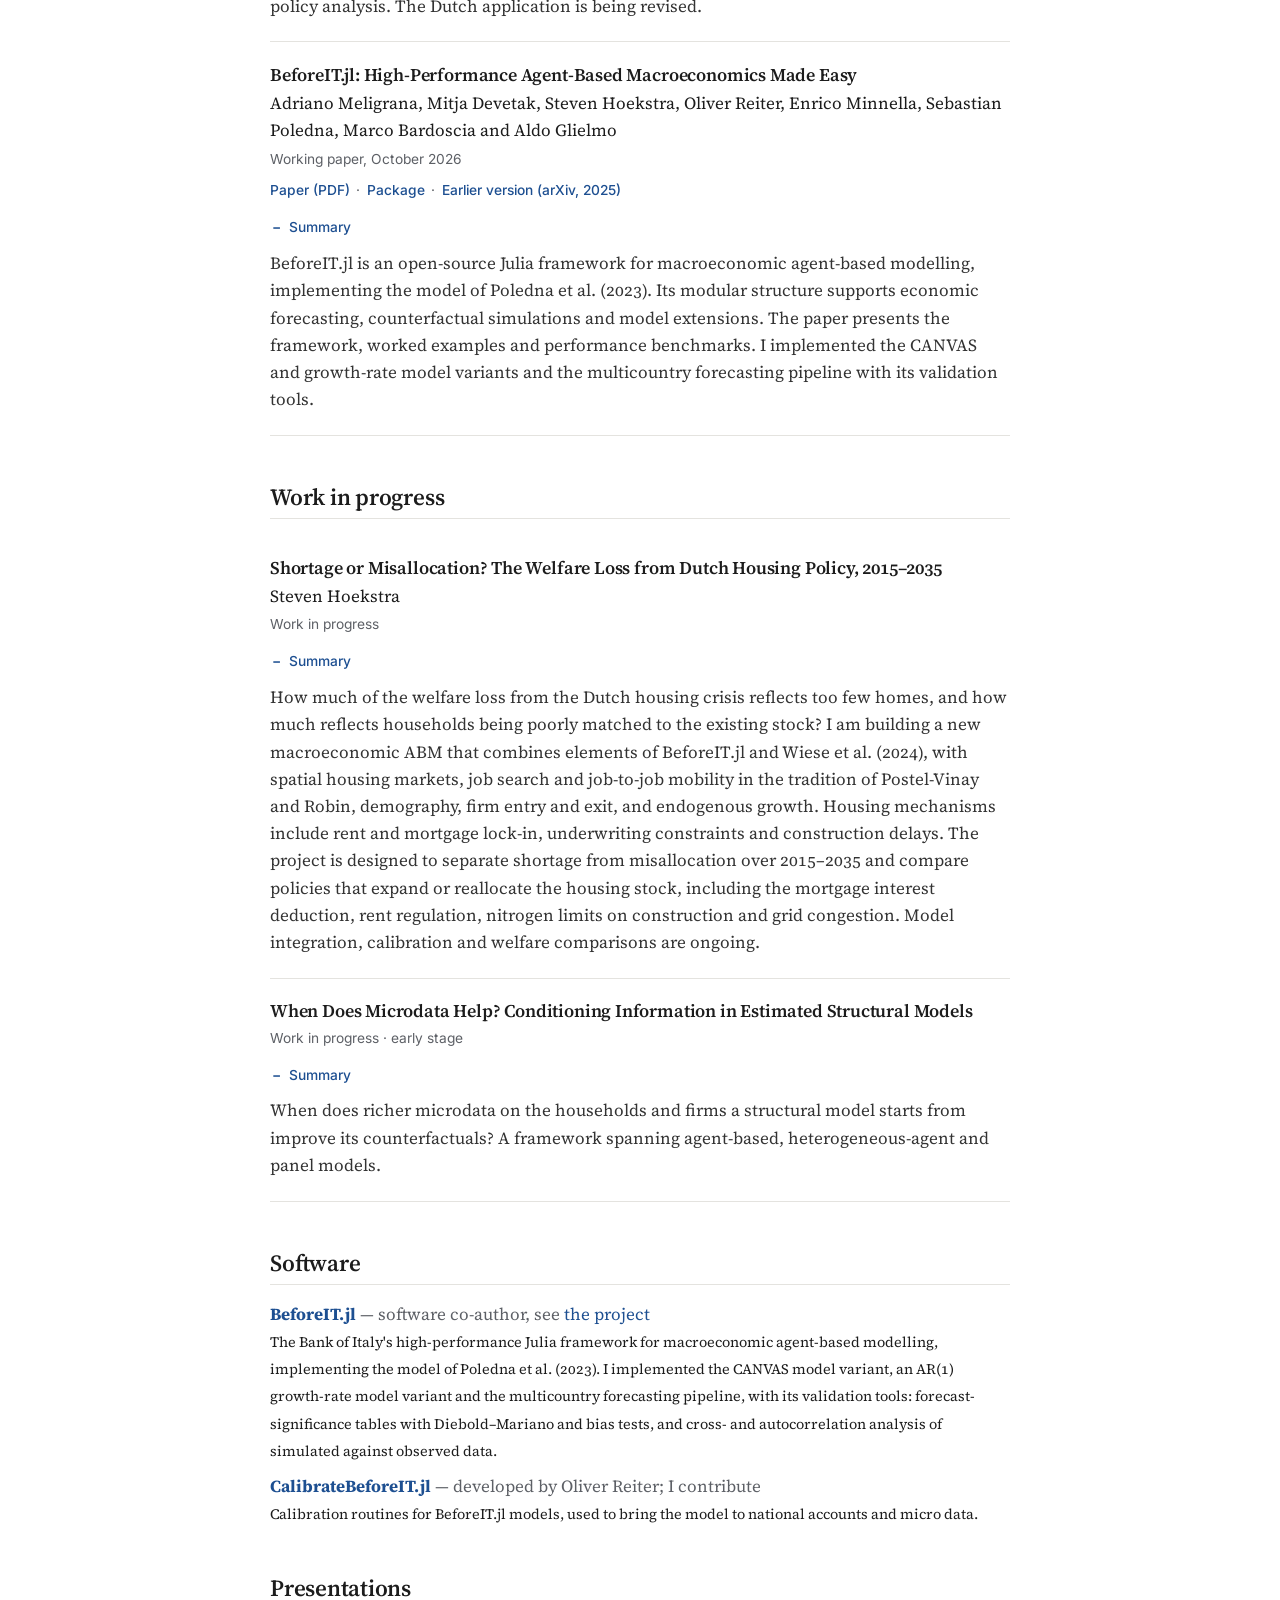
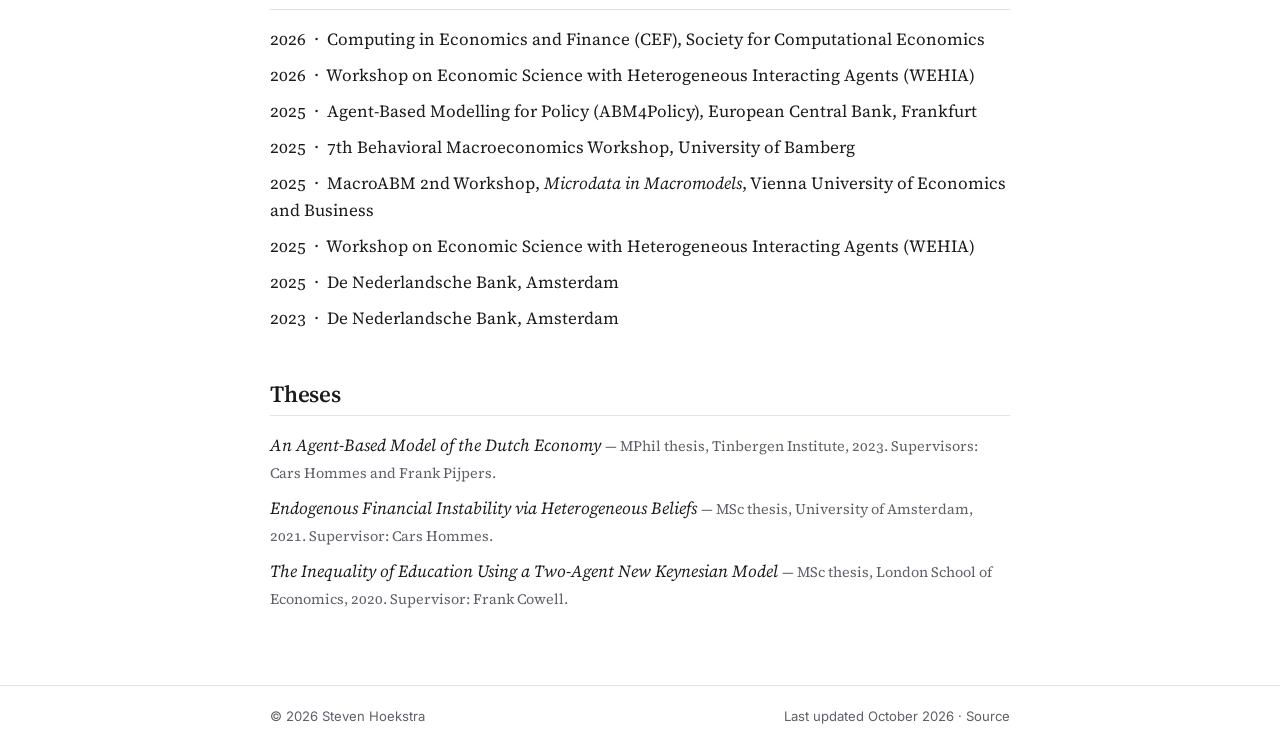
==== commit 3b38b61e: "BeforeIT.jl listed as working paper with PDF; CV Working Papers section; shorter housing and wage-pr" ====
--- a/research.html
+++ b/research.html
@@ -67,15 +67,15 @@
     <article class="paper" id="beforeit">
       <h3>BeforeIT.jl: High-Performance Agent-Based Macroeconomics Made Easy</h3>
       <p class="authors">Adriano Meligrana, Mitja Devetak, Steven Hoekstra, Oliver Reiter, Enrico Minnella, Sebastian Poledna, Marco Bardoscia and Aldo Glielmo</p>
-      <p class="meta">Research software</p>
+      <p class="meta">Working paper, October 2026</p>
       <ul class="links">
+        <li><a href="papers/beforeit-jl.pdf">Paper (PDF)</a></li>
         <li><a href="https://github.com/bancaditalia/BeforeIT.jl">Package</a></li>
-        <li><a href="https://arxiv.org/abs/2502.13267">Original preprint (2025)</a></li>
+        <li><a href="https://arxiv.org/abs/2502.13267">Earlier version (arXiv, 2025)</a></li>
       </ul>
-      <p class="small muted">The original software description is by Aldo Glielmo, Mitja Devetak, Adriano Meligrana and Sebastian Poledna.</p>
       <details class="abstract" open>
         <summary>Summary</summary>
-        <p>BeforeIT.jl is an open-source Julia framework for macroeconomic agent-based modelling, implementing the model of Poledna et al. (2023). Its modular structure supports economic forecasting, counterfactual simulations and model extensions. The software description presents the framework, worked examples and performance benchmarks. I implemented the CANVAS and growth-rate model variants and the multicountry forecasting pipeline with its validation tools.</p>
+        <p>BeforeIT.jl is an open-source Julia framework for macroeconomic agent-based modelling, implementing the model of Poledna et al. (2023). Its modular structure supports economic forecasting, counterfactual simulations and model extensions. The paper presents the framework, worked examples and performance benchmarks. I implemented the CANVAS and growth-rate model variants and the multicountry forecasting pipeline with its validation tools.</p>
       </details>
     </article>
 
--- a/assets/css/style.css
+++ b/assets/css/style.css
@@ -74,7 +74,7 @@
 /* Hero -------------------------------------------------------------- */
 .hero { display: grid; grid-template-columns: 168px 1fr; gap: 2rem; align-items: start; }
 .hero .portrait {
-  width: 168px; height: 210px; object-fit: cover; border-radius: 6px;
+  width: 180px; height: 180px; object-fit: cover; border-radius: 50%;
   border: 1px solid var(--line); background: var(--bg-soft); display: block;
 }
 .hero .title { font-family: var(--sans); color: var(--muted); font-size: 0.98rem; margin: 0.5rem 0 1.25rem; line-height: 1.5; }
@@ -154,7 +154,7 @@
   body { font-size: 16px; }
   h1 { font-size: 1.75rem; }
   .hero { grid-template-columns: 1fr; gap: 1.25rem; }
-  .hero .portrait { width: 132px; height: 165px; }
+  .hero .portrait { width: 140px; height: 140px; }
   dl.rows div { grid-template-columns: 1fr; gap: 0.15rem; }
 }
 
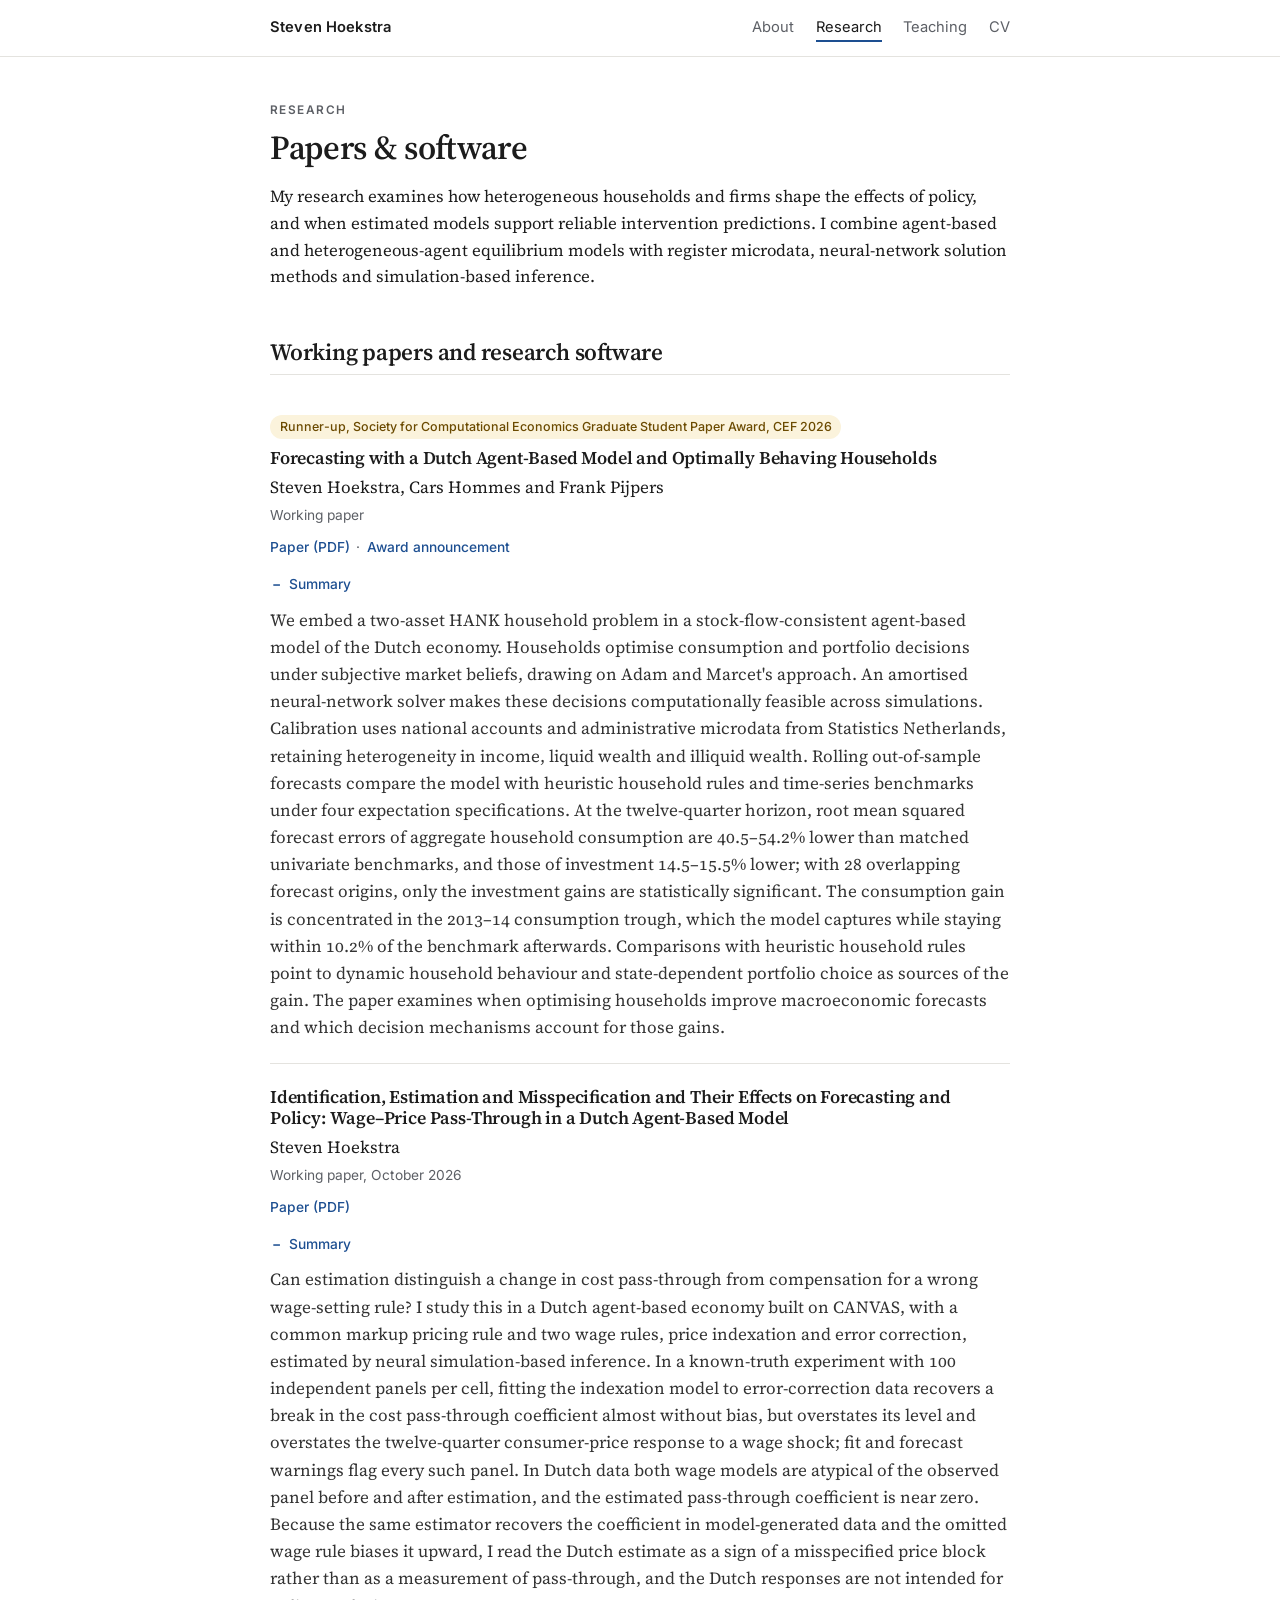
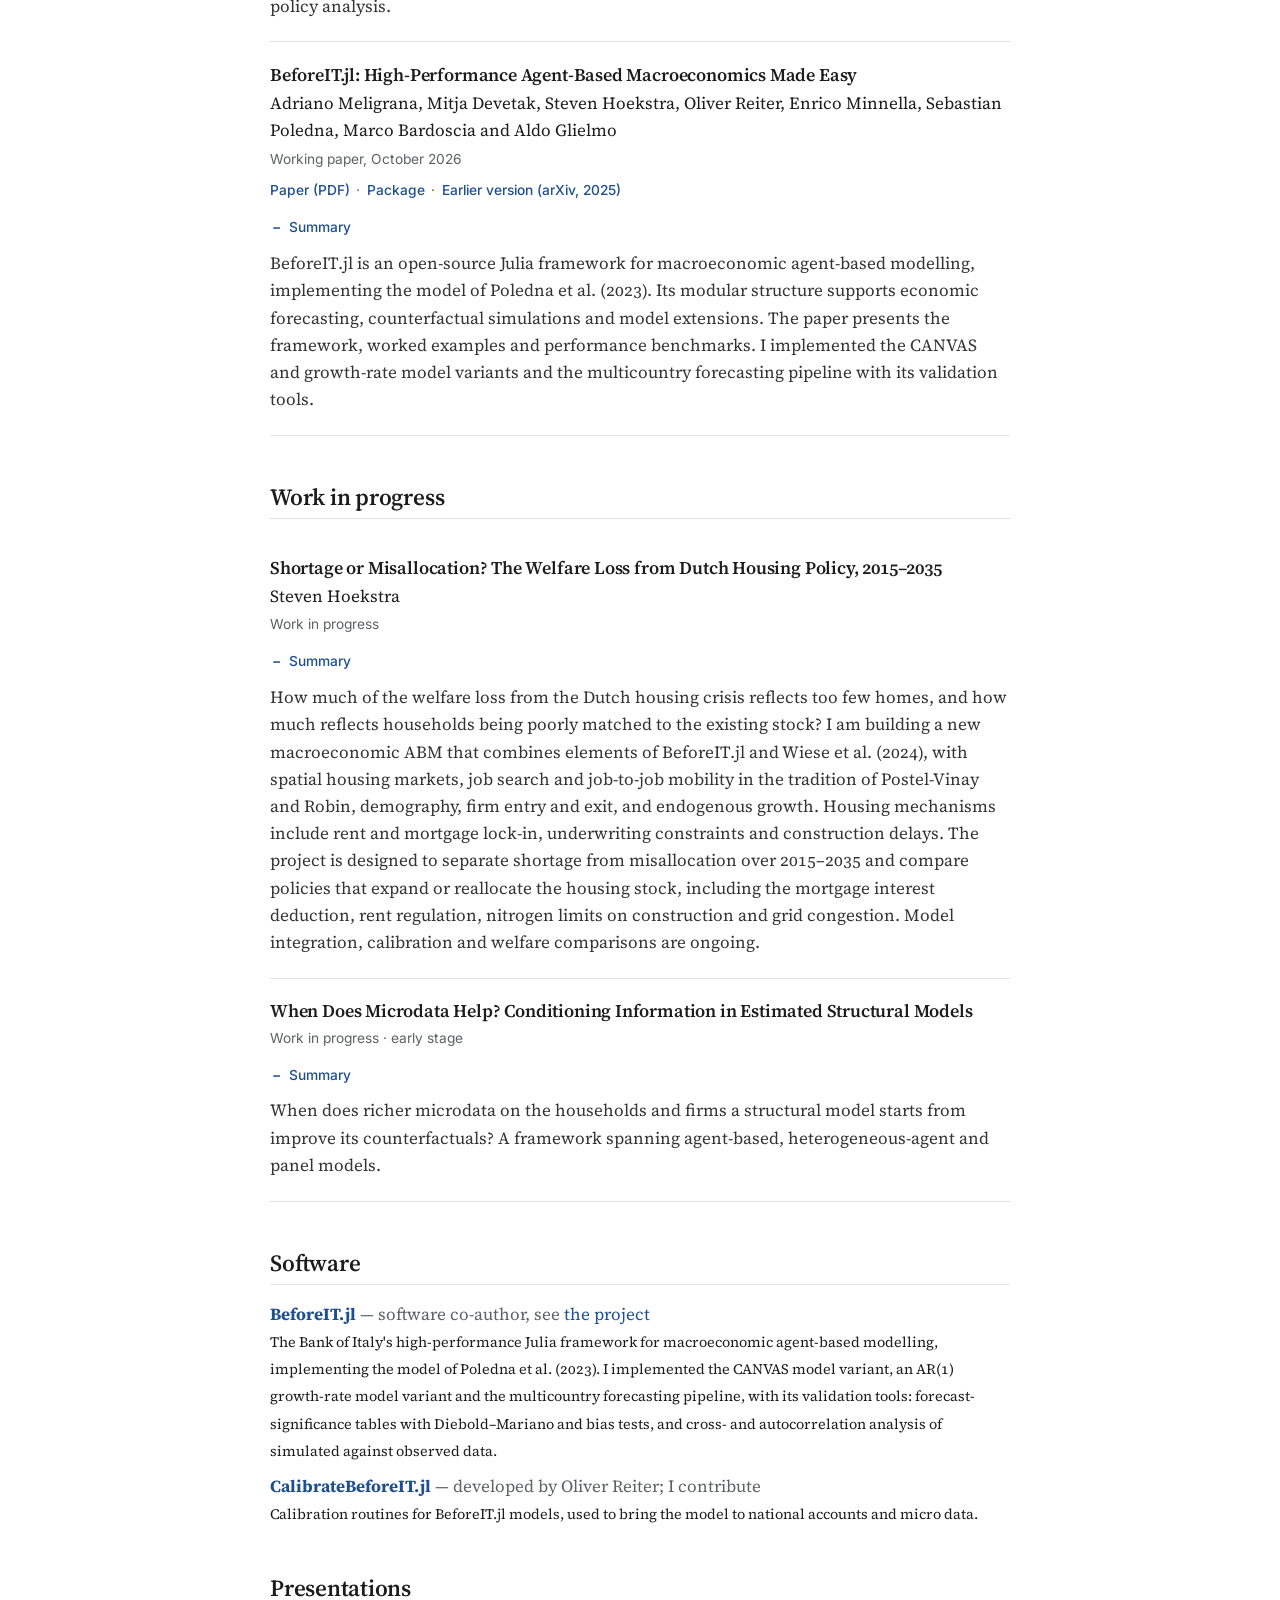
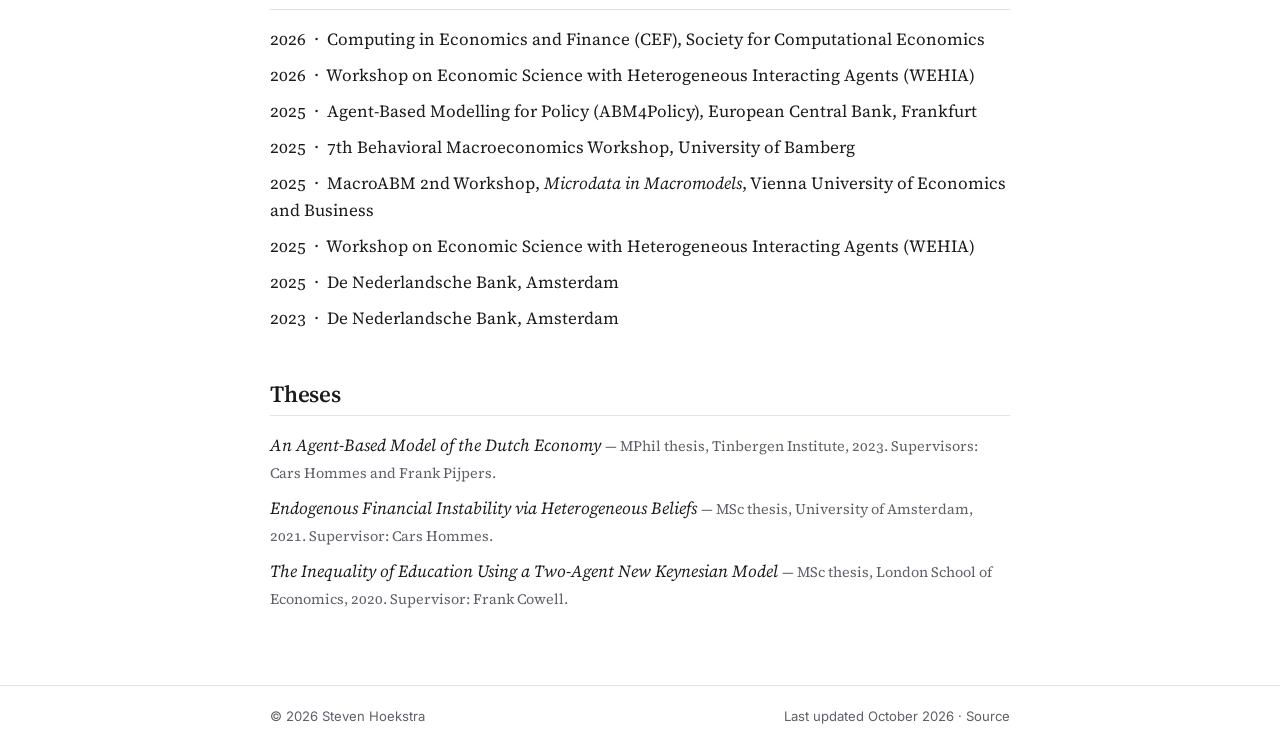
==== commit 62747ce9: "Remove paper 2 revision note from website Claude-Session: https://claude.ai/code/session_018ztY6412u" ====
--- a/research.html
+++ b/research.html
@@ -10,7 +10,7 @@
   <link rel="preconnect" href="https://fonts.googleapis.com">
   <link rel="preconnect" href="https://fonts.gstatic.com" crossorigin>
   <link href="https://fonts.googleapis.com/css2?family=Inter:wght@400;500;600&family=Source+Serif+4:ital,opsz,wght@0,8..60,400;0,8..60,600;1,8..60,400&display=swap" rel="stylesheet">
-  <link rel="stylesheet" href="assets/css/style.css">
+  <link rel="stylesheet" href="assets/css/style.css?v=2">
 </head>
 <body>
 
@@ -60,7 +60,7 @@
       </ul>
       <details class="abstract" open>
         <summary>Summary</summary>
-        <p>Can estimation distinguish a change in cost pass-through from compensation for a wrong wage-setting rule? I study this in a Dutch agent-based economy built on CANVAS, with a common markup pricing rule and two wage rules, price indexation and error correction, estimated by neural simulation-based inference. In a known-truth experiment with 100 independent panels per cell, fitting the indexation model to error-correction data recovers a break in the cost pass-through coefficient almost without bias, but overstates its level and overstates the twelve-quarter consumer-price response to a wage shock; fit and forecast warnings flag every such panel. In Dutch data both wage models are atypical of the observed panel before and after estimation, and the estimated pass-through coefficient is near zero. Because the same estimator recovers the coefficient in model-generated data and the omitted wage rule biases it upward, I read the Dutch estimate as a sign of a misspecified price block rather than as a measurement of pass-through, and the Dutch responses are not intended for policy analysis. The Dutch application is being revised.</p>
+        <p>Can estimation distinguish a change in cost pass-through from compensation for a wrong wage-setting rule? I study this in a Dutch agent-based economy built on CANVAS, with a common markup pricing rule and two wage rules, price indexation and error correction, estimated by neural simulation-based inference. In a known-truth experiment with 100 independent panels per cell, fitting the indexation model to error-correction data recovers a break in the cost pass-through coefficient almost without bias, but overstates its level and overstates the twelve-quarter consumer-price response to a wage shock; fit and forecast warnings flag every such panel. In Dutch data both wage models are atypical of the observed panel before and after estimation, and the estimated pass-through coefficient is near zero. Because the same estimator recovers the coefficient in model-generated data and the omitted wage rule biases it upward, I read the Dutch estimate as a sign of a misspecified price block rather than as a measurement of pass-through, and the Dutch responses are not intended for policy analysis.</p>
       </details>
     </article>
 
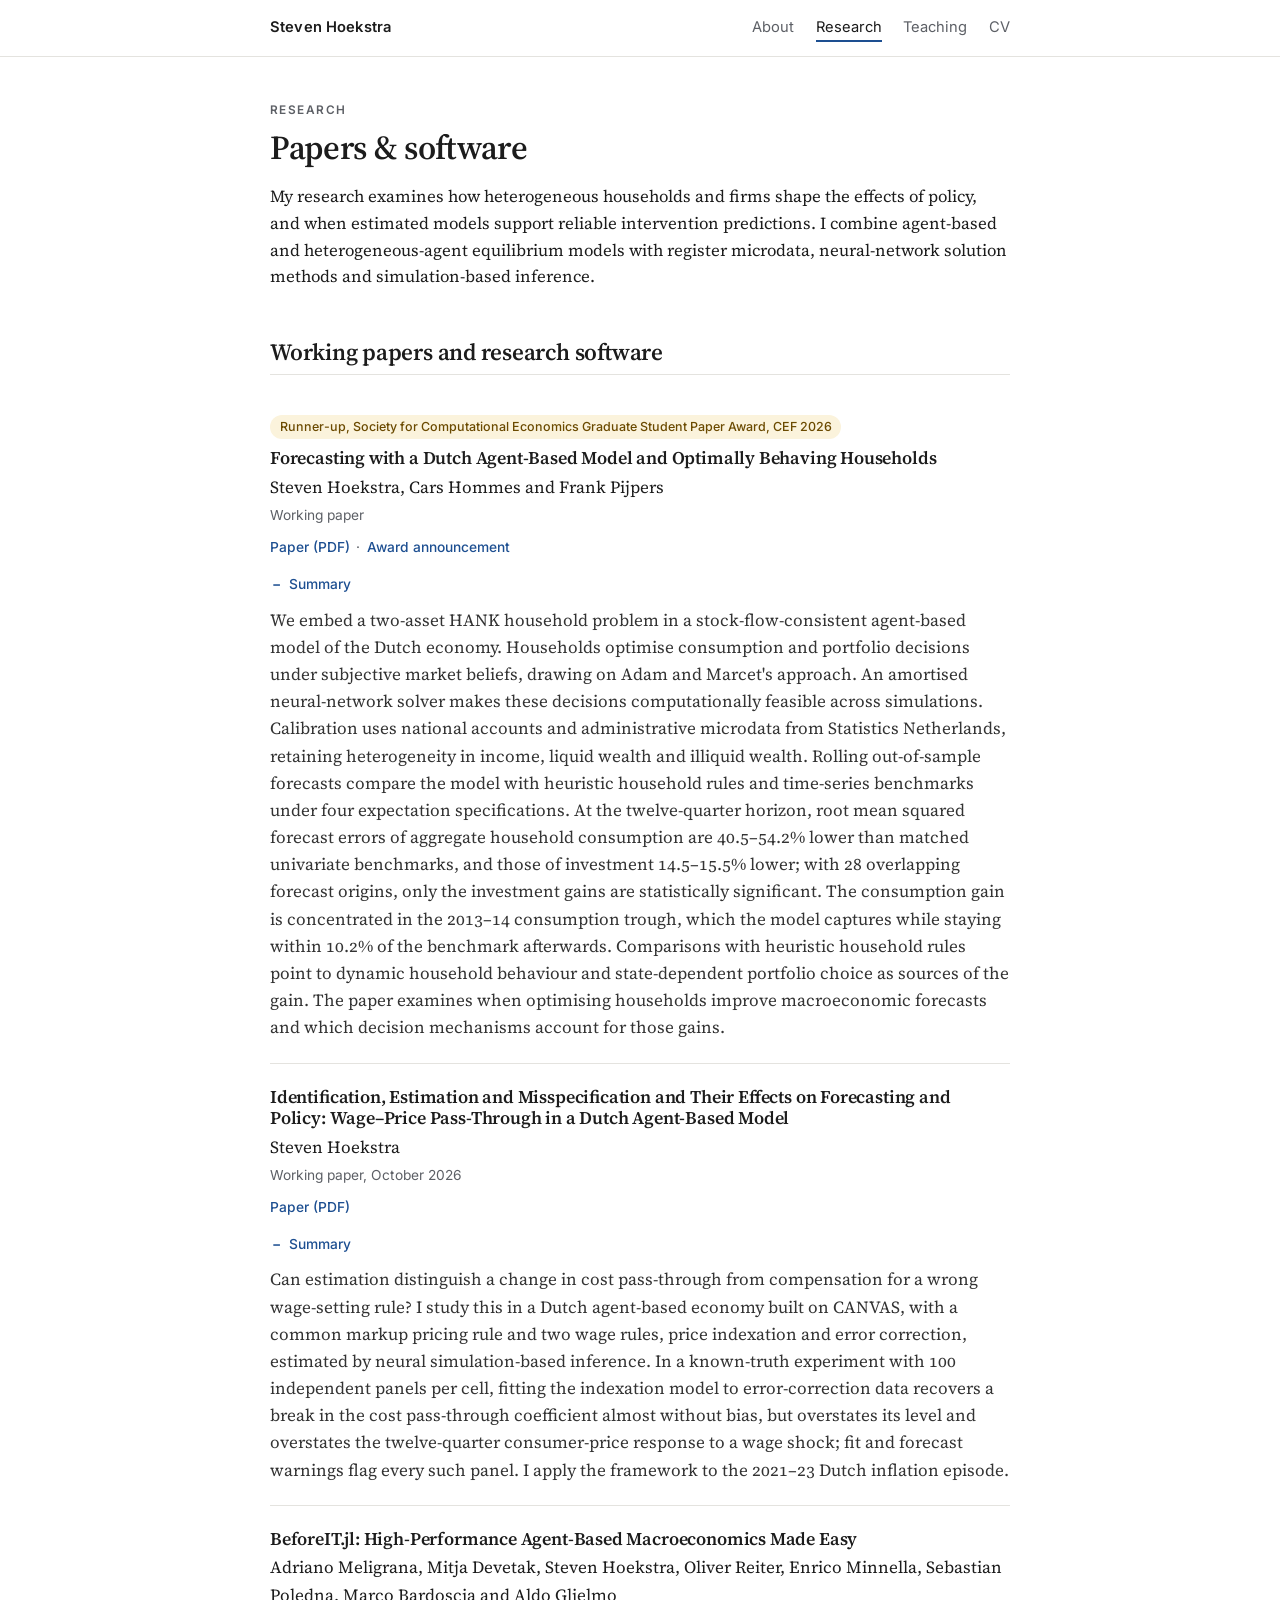
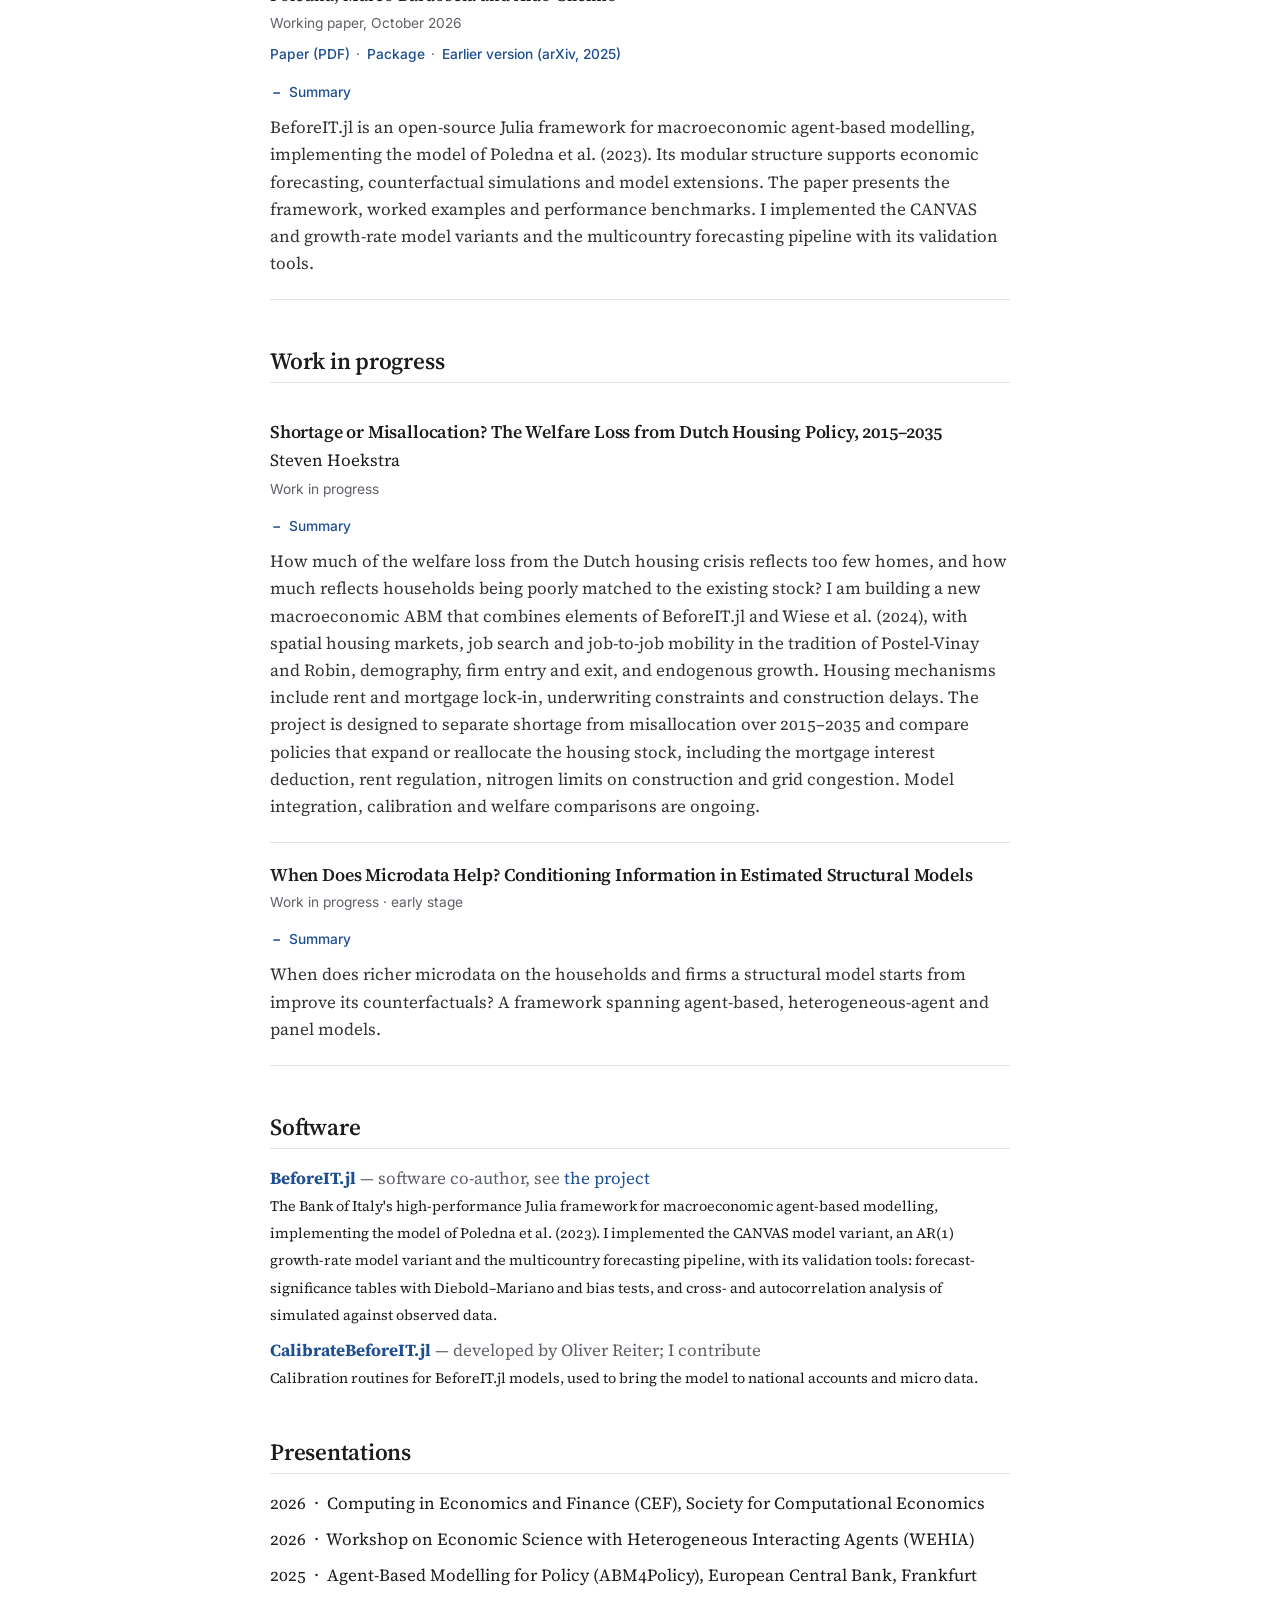
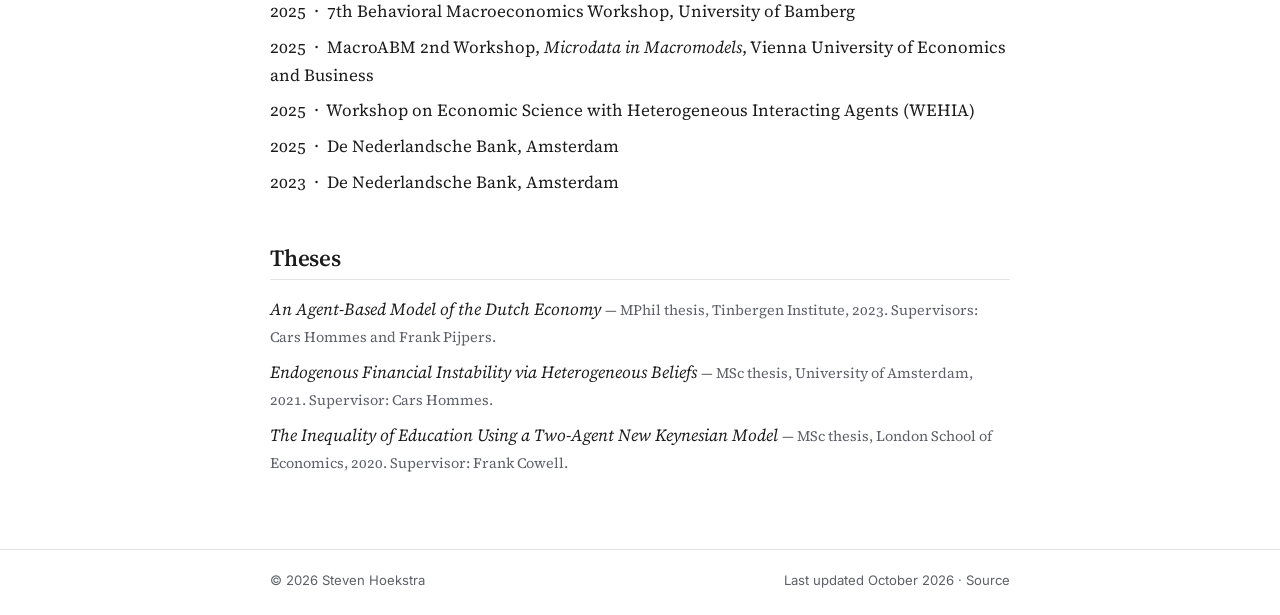
==== commit c632c627: "Paper 2 summaries: describe the Dutch application without the near-zero result Claude-Session: https" ====
--- a/research.html
+++ b/research.html
@@ -60,7 +60,7 @@
       </ul>
       <details class="abstract" open>
         <summary>Summary</summary>
-        <p>Can estimation distinguish a change in cost pass-through from compensation for a wrong wage-setting rule? I study this in a Dutch agent-based economy built on CANVAS, with a common markup pricing rule and two wage rules, price indexation and error correction, estimated by neural simulation-based inference. In a known-truth experiment with 100 independent panels per cell, fitting the indexation model to error-correction data recovers a break in the cost pass-through coefficient almost without bias, but overstates its level and overstates the twelve-quarter consumer-price response to a wage shock; fit and forecast warnings flag every such panel. In Dutch data both wage models are atypical of the observed panel before and after estimation, and the estimated pass-through coefficient is near zero. Because the same estimator recovers the coefficient in model-generated data and the omitted wage rule biases it upward, I read the Dutch estimate as a sign of a misspecified price block rather than as a measurement of pass-through, and the Dutch responses are not intended for policy analysis.</p>
+        <p>Can estimation distinguish a change in cost pass-through from compensation for a wrong wage-setting rule? I study this in a Dutch agent-based economy built on CANVAS, with a common markup pricing rule and two wage rules, price indexation and error correction, estimated by neural simulation-based inference. In a known-truth experiment with 100 independent panels per cell, fitting the indexation model to error-correction data recovers a break in the cost pass-through coefficient almost without bias, but overstates its level and overstates the twelve-quarter consumer-price response to a wage shock; fit and forecast warnings flag every such panel. I apply the framework to the 2021–23 Dutch inflation episode.</p>
       </details>
     </article>
 
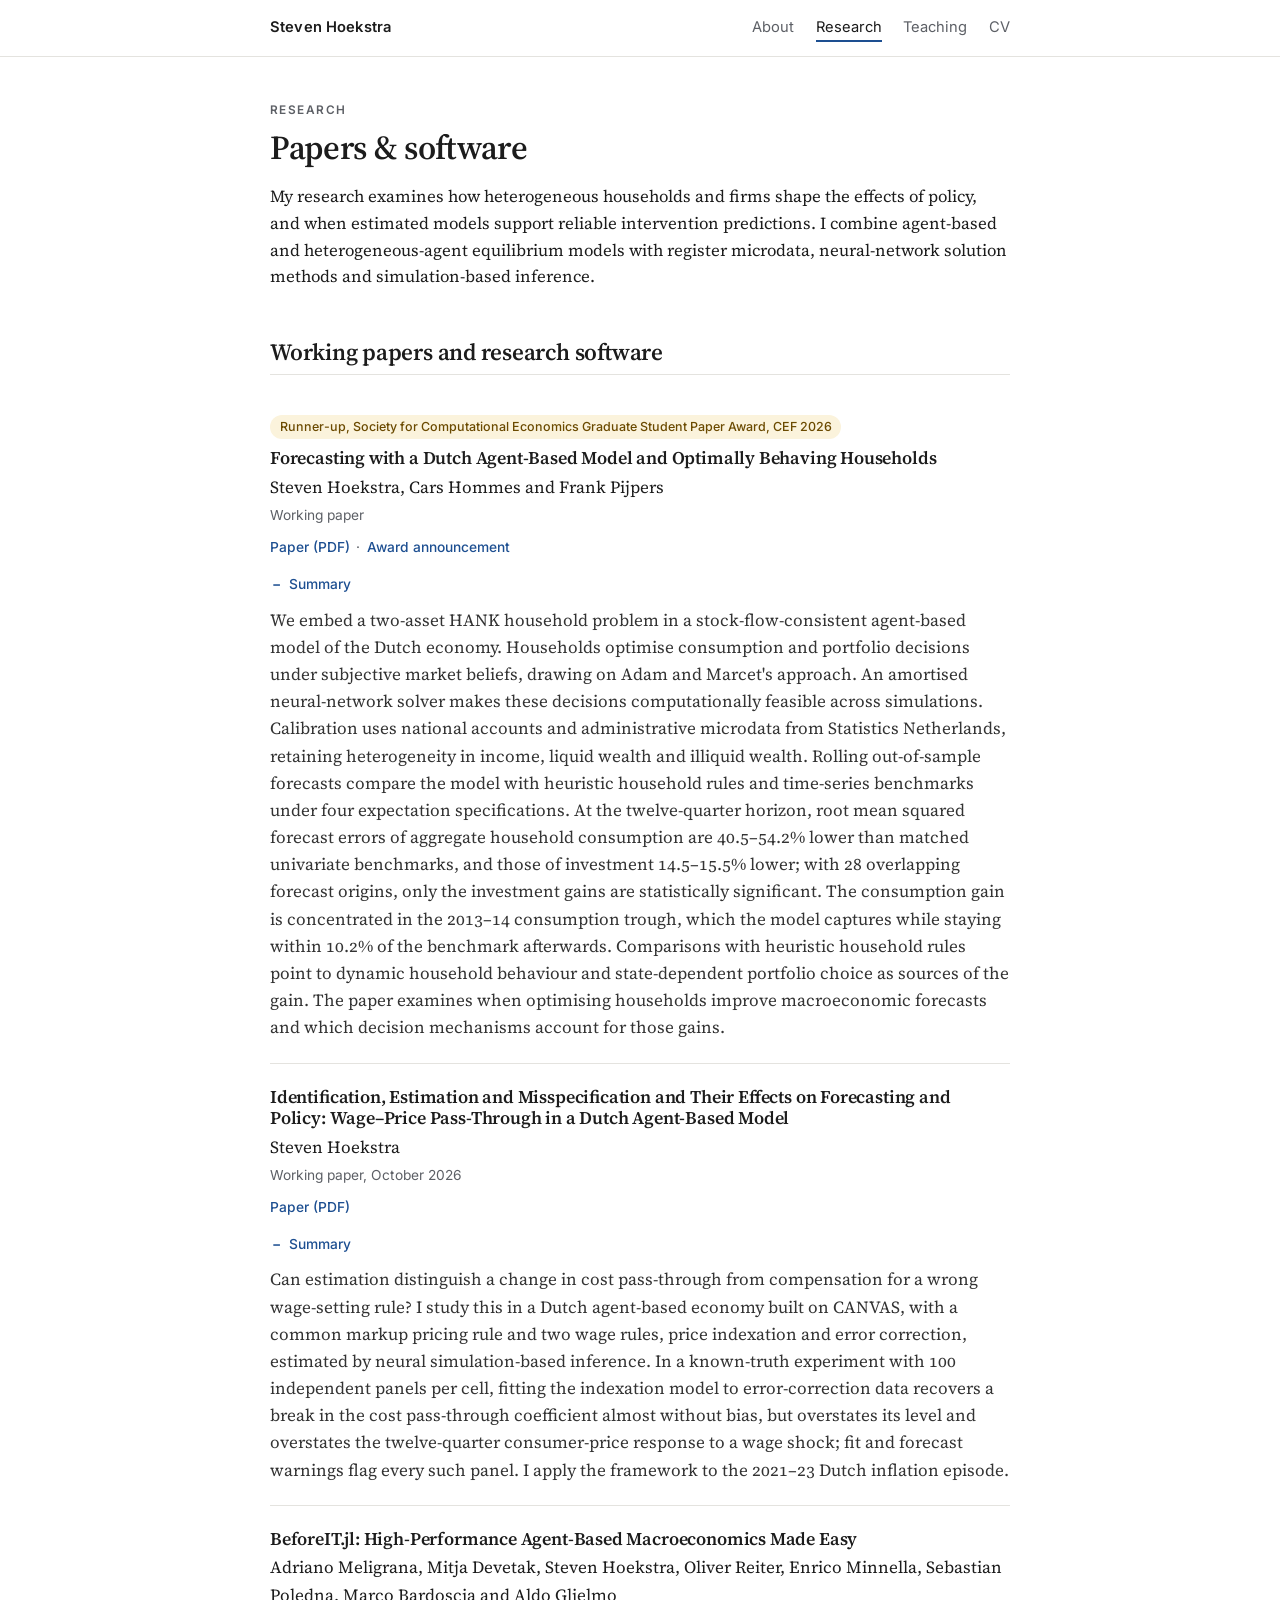
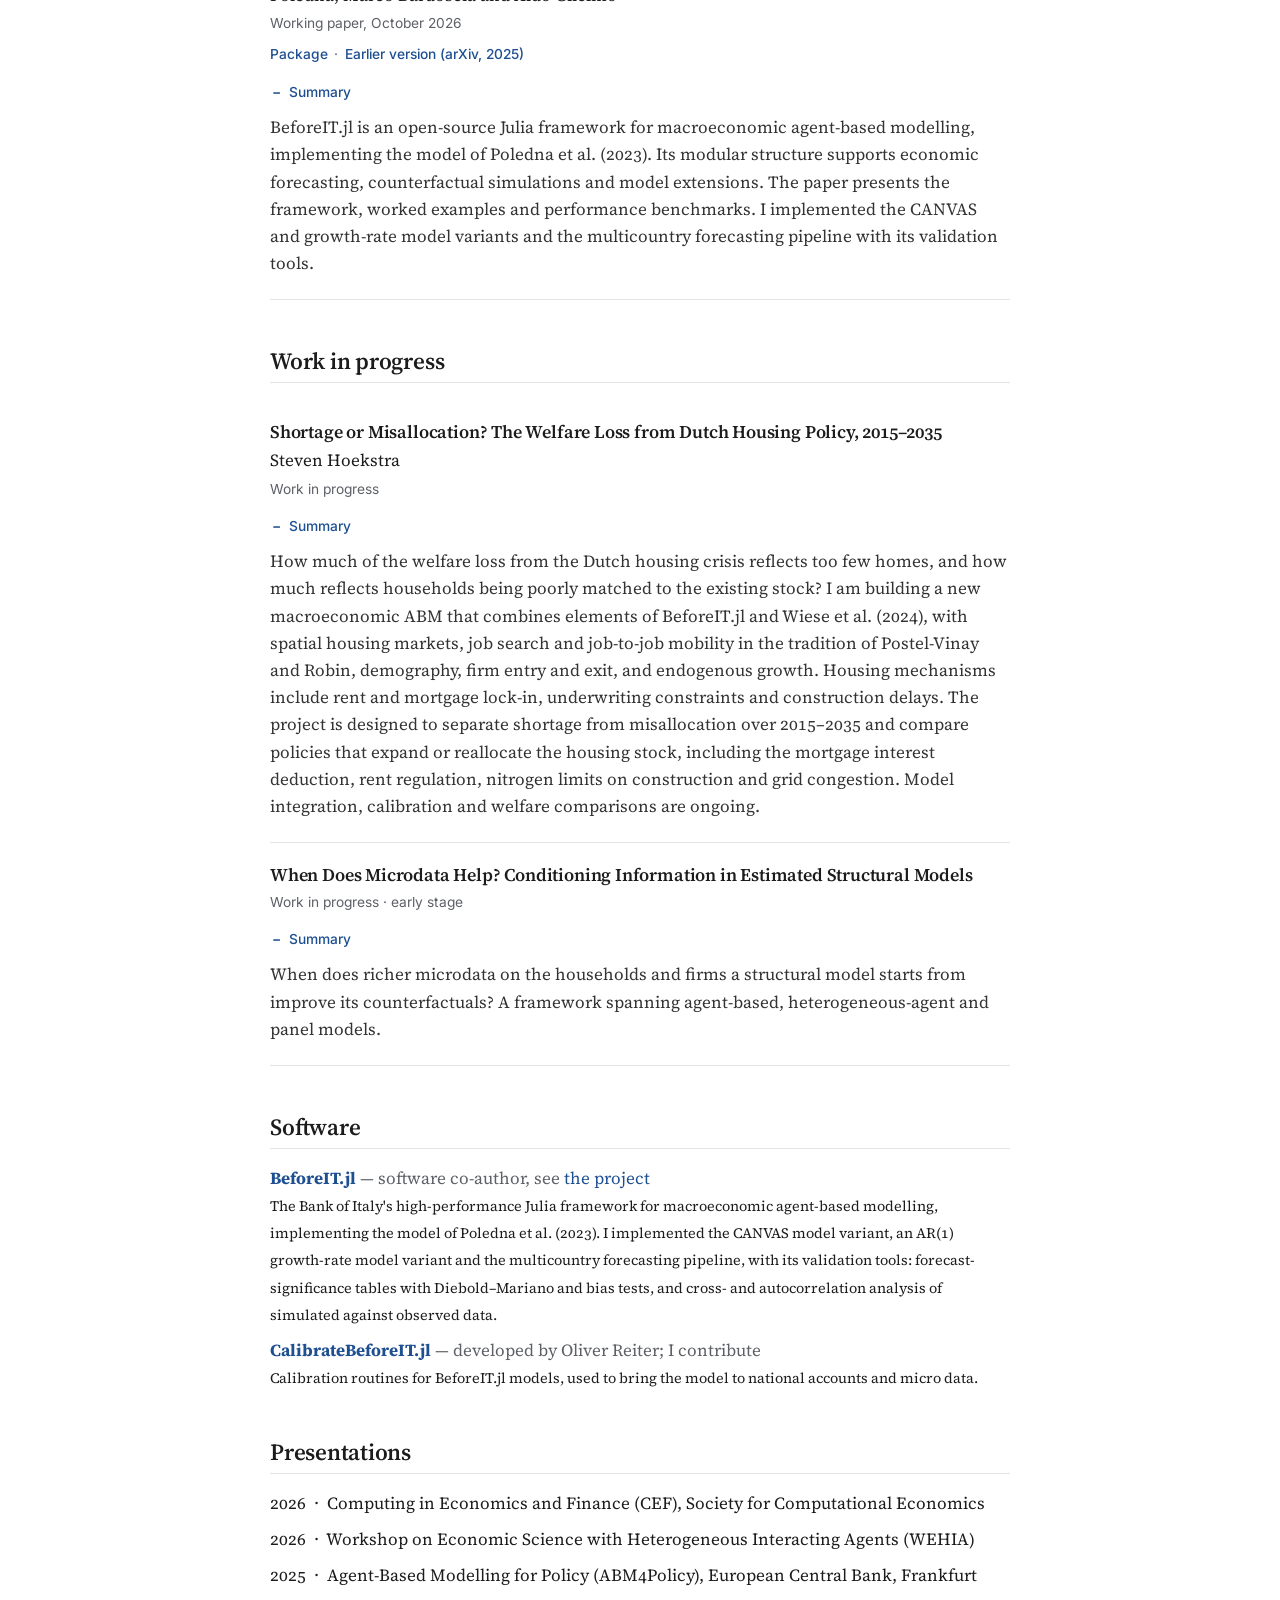
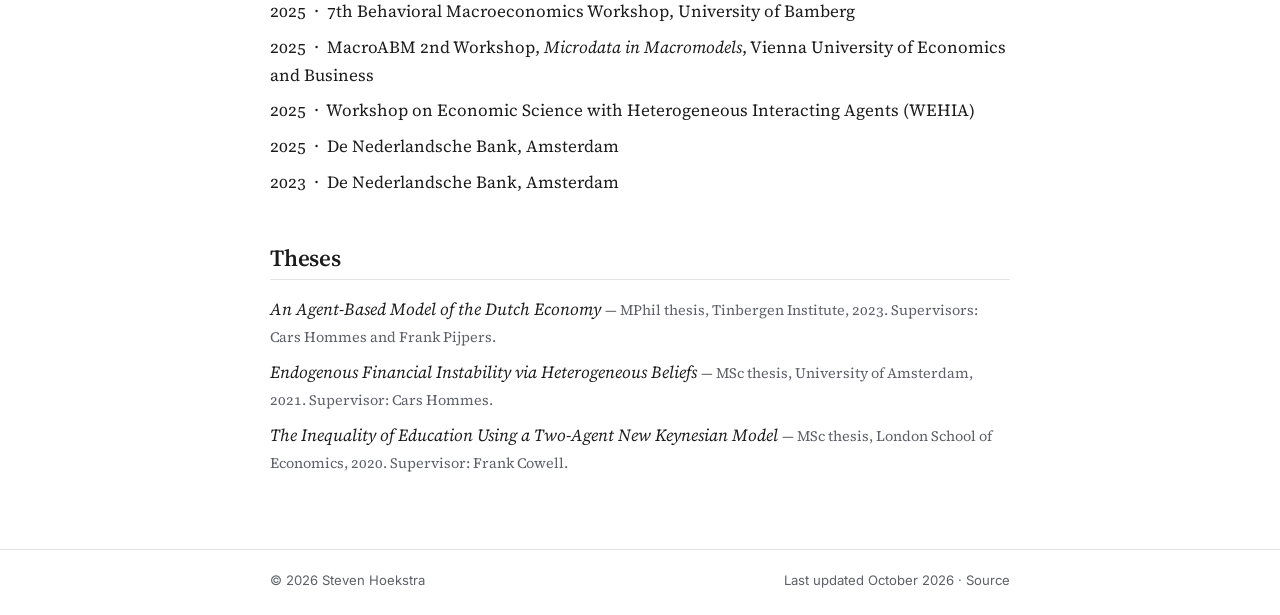
==== commit e2277293: "Remove BeforeIT.jl paper PDF and its link" ====
--- a/research.html
+++ b/research.html
@@ -69,7 +69,6 @@
       <p class="authors">Adriano Meligrana, Mitja Devetak, Steven Hoekstra, Oliver Reiter, Enrico Minnella, Sebastian Poledna, Marco Bardoscia and Aldo Glielmo</p>
       <p class="meta">Working paper, October 2026</p>
       <ul class="links">
-        <li><a href="papers/beforeit-jl.pdf">Paper (PDF)</a></li>
         <li><a href="https://github.com/bancaditalia/BeforeIT.jl">Package</a></li>
         <li><a href="https://arxiv.org/abs/2502.13267">Earlier version (arXiv, 2025)</a></li>
       </ul>
